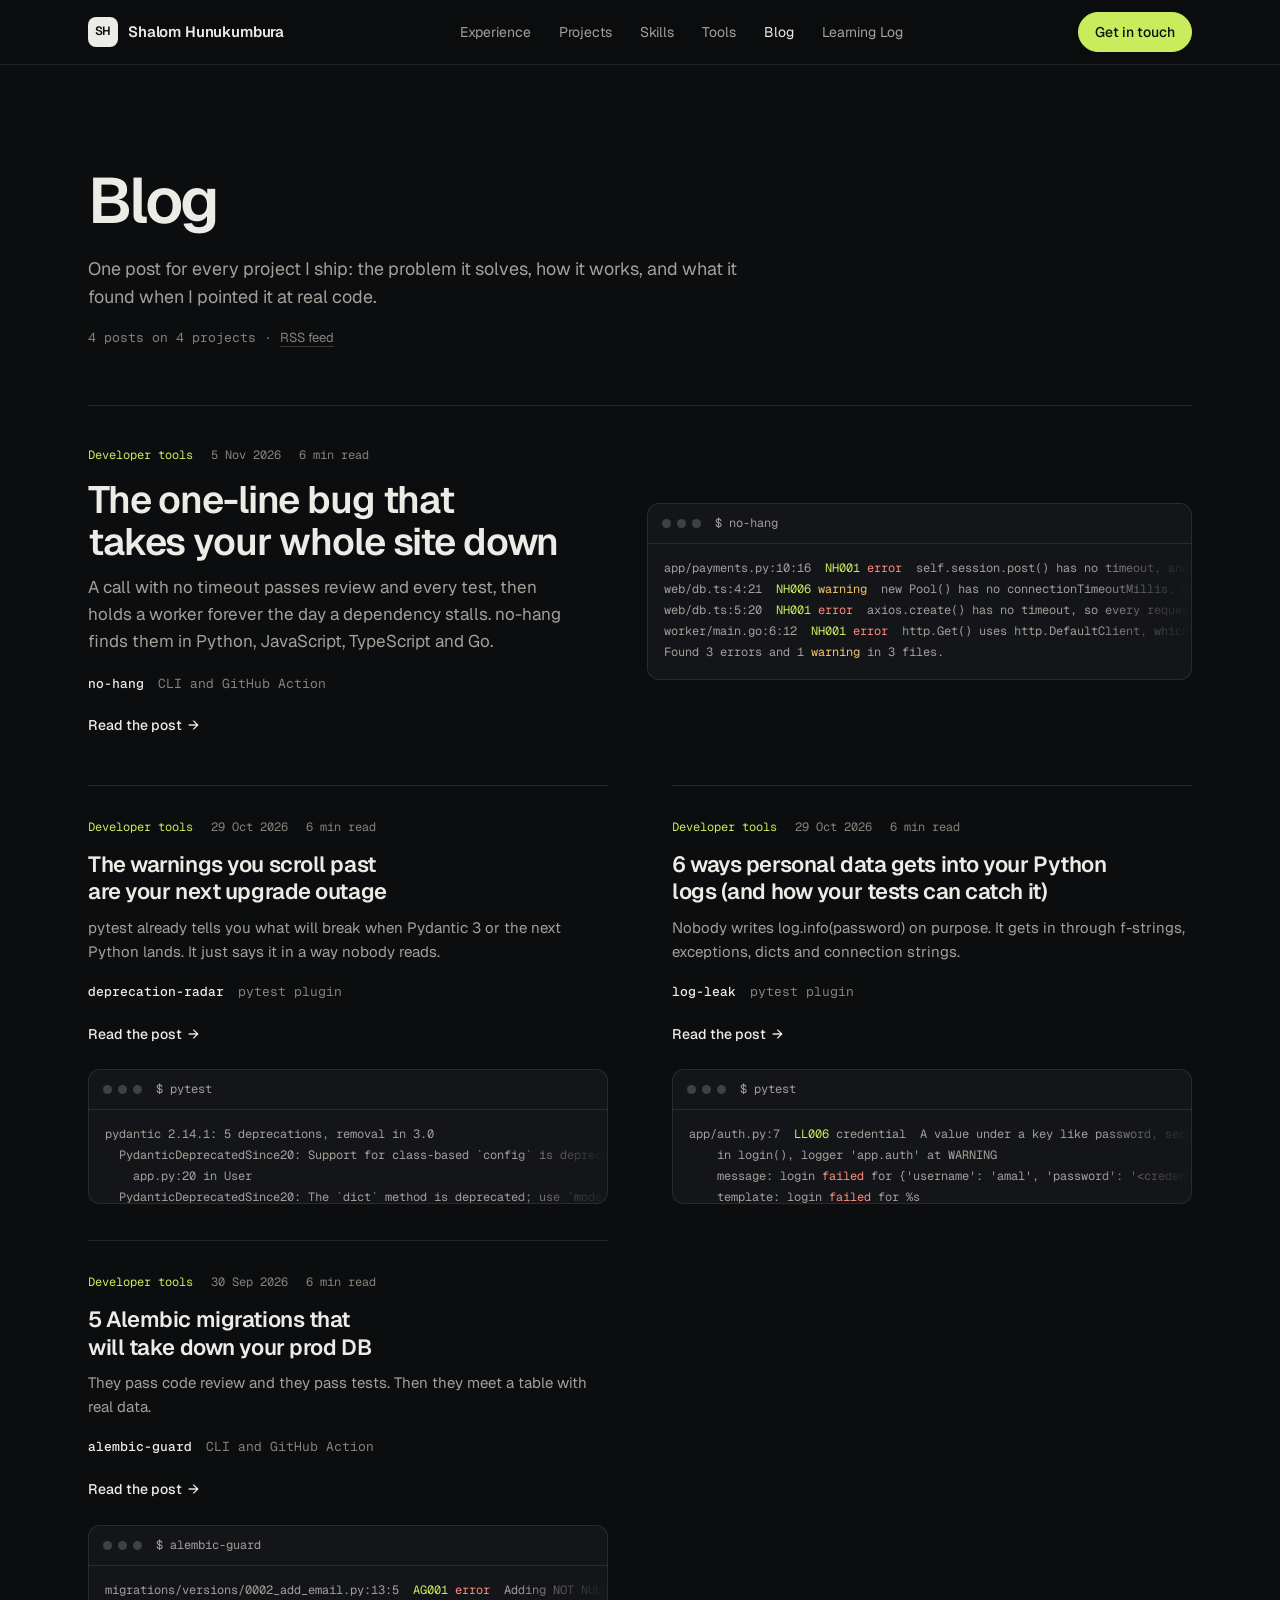
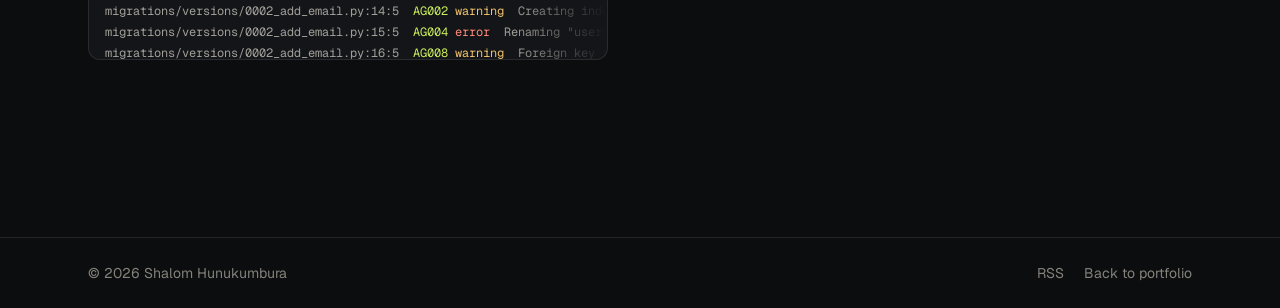
==== blog.html @ a3ddf80f "Add a blog built from Markdown posts" ====
<!doctype html>
<html lang="en">
  <head>
    <meta charset="UTF-8" />
    <meta name="viewport" content="width=device-width, initial-scale=1.0" />
    <meta name="theme-color" content="#0c0d0f" />
    <link rel="icon" href="data:image/svg+xml,%3Csvg xmlns='http://www.w3.org/2000/svg' viewBox='0 0 64 64'%3E%3Crect width='64' height='64' rx='14' fill='%23c9ec5c'/%3E%3Ctext x='32' y='42' font-family='Arial' font-weight='700' font-size='26' text-anchor='middle' fill='%230c0d0f'%3ESH%3C/text%3E%3C/svg%3E" />
    <link rel="alternate" type="application/rss+xml" title="Shalom Hunukumbura, blog" href="https://shalomhunukumbura.github.io/portfolio/blog/feed.xml" />
    <link rel="preconnect" href="https://fonts.googleapis.com" />
    <link rel="preconnect" href="https://fonts.gstatic.com" crossorigin />
    <link
      href="https://fonts.googleapis.com/css2?family=Geist:wght@400;500;600&family=Geist+Mono:wght@400;500&display=swap"
      rel="stylesheet"
    />
    <link rel="stylesheet" href="home.css" />
    <link rel="stylesheet" href="blog.css" />
    <script src="boot.js"></script>
    <title>Blog | Shalom Hunukumbura</title>
    <meta name="description" content="One post for every project Shalom Hunukumbura ships: the problem, how it works, and what it found on real code." />
    <meta property="og:type" content="website" />
    <meta property="og:title" content="Blog | Shalom Hunukumbura" />
    <meta property="og:description" content="One post for every project I ship: the problem, how it works, and what it found on real code." />
    <meta property="og:url" content="https://shalomhunukumbura.github.io/portfolio/blog.html" />
    <link rel="canonical" href="https://shalomhunukumbura.github.io/portfolio/blog.html" />
  </head>
  <body>
    <a class="skip-link" href="#main">Skip to content</a>

    <header class="topbar">
      <div class="wrap topbar-inner">
        <a class="brand" href="index.html" aria-label="Shalom Hunukumbura, home">
          <span class="brand-mark" aria-hidden="true">SH</span>
          <span class="brand-name">Shalom Hunukumbura</span>
        </a>
        <nav class="site-nav" id="site-nav" aria-label="Primary">
          <a href="index.html#experience">Experience</a>
          <a href="index.html#projects">Projects</a>
          <a href="index.html#skills">Skills</a>
          <a href="https://shalomhunukumbura.github.io/tools/">Tools</a>
          <a href="blog.html" aria-current="page">Blog</a>
          <a href="learning-log.html">Learning Log</a>
        </nav>
        <div class="topbar-actions">
          <a class="btn btn-primary btn-sm" href="index.html#contact">Get in touch</a>
          <button class="menu-btn" type="button" aria-expanded="false" aria-controls="site-nav">Menu</button>
        </div>
      </div>
    </header>

    <main id="main">
      <section class="page-head wrap">
        <h1>Blog</h1>
        <p class="page-lead">
          One post for every project I ship: the problem it solves, how it works, and what it
          found when I pointed it at real code.
        </p>
        <p class="log-totals">4 posts on 4 projects · <a class="inline-link" href="blog/feed.xml">RSS feed</a></p>
      </section>

      <section class="wrap blog-section" aria-label="Posts">

        <ol class="post-list" reversed>
          <li class="post-card is-featured" data-category="developer-tools" data-reveal>
            <div class="post-card-body">
              <p class="post-meta">
                <span>Developer tools</span>
                <time datetime="2026-11-05">5 Nov 2026</time>
                <span>6 min read</span>
              </p>
              <h2 class="post-card-title"><a href="blog/no-hang.html">The one-line bug that takes your whole site down</a></h2>
              <p class="post-dek">A call with no timeout passes review and every test, then holds a worker forever the day a dependency stalls. no-hang finds them in Python, JavaScript, TypeScript and Go.</p>
              <p class="post-project"><strong>no-hang</strong> CLI and GitHub Action</p>
              <span class="post-read" aria-hidden="true">Read the post <span class="arrow">→</span></span>
            </div>
<figure class="proof" aria-hidden="true">
  <figcaption class="proof-bar"><span class="proof-dots"><i></i><i></i><i></i></span><code>$ no-hang</code></figcaption>
  <pre class="proof-body"><code>app/payments.py:10:16  <span class="t-code">NH001</span> <span class="t-error">error</span>  self.session.post() has no timeout, and a requests.Session has no default, so it waits forever if the server stops answering. Setting the session's .timeout does nothing in requests.
web/db.ts:4:21  <span class="t-code">NH006</span> <span class="t-warning">warning</span>  new Pool() has no connectionTimeoutMillis, so once every connection is busy, the next query waits forever for one.
web/db.ts:5:20  <span class="t-code">NH001</span> <span class="t-error">error</span>  axios.create() has no timeout, so every request through this instance waits forever if the server stops answering.
worker/main.go:6:12  <span class="t-code">NH001</span> <span class="t-error">error</span>  http.Get() uses http.DefaultClient, which has no timeout, so it waits forever if the server stops answering.
Found 3 errors and 1 <span class="t-warning">warning</span> in 3 files.</code></pre>
</figure>
          </li>
          <li class="post-card" data-category="developer-tools" data-reveal>
            <div class="post-card-body">
              <p class="post-meta">
                <span>Developer tools</span>
                <time datetime="2026-10-29">29 Oct 2026</time>
                <span>6 min read</span>
              </p>
              <h2 class="post-card-title"><a href="blog/deprecation-radar.html">The warnings you scroll past are your next upgrade outage</a></h2>
              <p class="post-dek">pytest already tells you what will break when Pydantic 3 or the next Python lands. It just says it in a way nobody reads.</p>
              <p class="post-project"><strong>deprecation-radar</strong> pytest plugin</p>
              <span class="post-read" aria-hidden="true">Read the post <span class="arrow">→</span></span>
            </div>
<figure class="proof" aria-hidden="true">
  <figcaption class="proof-bar"><span class="proof-dots"><i></i><i></i><i></i></span><code>$ pytest</code></figcaption>
  <pre class="proof-body"><code>pydantic 2.14.1: 5 deprecations, removal in 3.0
  PydanticDeprecatedSince20: Support for class-based `config` is deprecated, use ConfigDict instead. ...
    app.py:20 in User
  PydanticDeprecatedSince20: The `dict` method is deprecated; use `model_dump` instead. ...
    app.py:36 in get_user
  PydanticDeprecatedSince20: The `json` method is deprecated; use `model_dump_json` instead. ...</code></pre>
</figure>
          </li>
          <li class="post-card" data-category="developer-tools" data-reveal>
            <div class="post-card-body">
              <p class="post-meta">
                <span>Developer tools</span>
                <time datetime="2026-10-29">29 Oct 2026</time>
                <span>6 min read</span>
              </p>
              <h2 class="post-card-title"><a href="blog/log-leak.html">6 ways personal data gets into your Python logs (and how your tests can catch it)</a></h2>
              <p class="post-dek">Nobody writes log.info(password) on purpose. It gets in through f-strings, exceptions, dicts and connection strings.</p>
              <p class="post-project"><strong>log-leak</strong> pytest plugin</p>
              <span class="post-read" aria-hidden="true">Read the post <span class="arrow">→</span></span>
            </div>
<figure class="proof" aria-hidden="true">
  <figcaption class="proof-bar"><span class="proof-dots"><i></i><i></i><i></i></span><code>$ pytest</code></figcaption>
  <pre class="proof-body"><code>app/auth.py:7  <span class="t-code">LL006</span> credential  A value under a key like password, secret or token was logged.
    in login(), logger 'app.auth' at WARNING
    message: login <span class="t-failed">failed</span> for {'username': 'amal', 'password': '&lt;credential&gt;'}
    template: login <span class="t-failed">failed</span> for %s
    first seen in: test_app.py::test_login
app/auth.py:11  <span class="t-code">LL003</span> api-key  An API key in a known format was logged.</code></pre>
</figure>
          </li>
          <li class="post-card" data-category="developer-tools" data-reveal>
            <div class="post-card-body">
              <p class="post-meta">
                <span>Developer tools</span>
                <time datetime="2026-09-30">30 Sep 2026</time>
                <span>6 min read</span>
              </p>
              <h2 class="post-card-title"><a href="blog/alembic-guard.html">5 Alembic migrations that will take down your prod DB</a></h2>
              <p class="post-dek">They pass code review and they pass tests. Then they meet a table with real data.</p>
              <p class="post-project"><strong>alembic-guard</strong> CLI and GitHub Action</p>
              <span class="post-read" aria-hidden="true">Read the post <span class="arrow">→</span></span>
            </div>
<figure class="proof" aria-hidden="true">
  <figcaption class="proof-bar"><span class="proof-dots"><i></i><i></i><i></i></span><code>$ alembic-guard</code></figcaption>
  <pre class="proof-body"><code>migrations/versions/0002_add_email.py:13:5  <span class="t-code">AG001</span> <span class="t-error">error</span>  Adding NOT NULL column "users.email" without a server_default fails on a table with rows.
migrations/versions/0002_add_email.py:14:5  <span class="t-code">AG002</span> <span class="t-warning">warning</span>  Creating index "ix_users_email" on "users" blocks writes until it is built.
migrations/versions/0002_add_email.py:15:5  <span class="t-code">AG004</span> <span class="t-error">error</span>  Renaming "users.name" to "full_name" breaks code still using the old name.
migrations/versions/0002_add_email.py:16:5  <span class="t-code">AG008</span> <span class="t-warning">warning</span>  Foreign key from "orders" to "users" is validated while blocking writes on both tables.
Found 2 errors and 2 warnings in 3 migrations.</code></pre>
</figure>
          </li>
        </ol>
        <p class="blog-empty" hidden>No posts in this category yet.</p>
      </section>
    </main>

    <footer class="footer">
      <div class="wrap footer-inner">
        <span>© 2026 Shalom Hunukumbura</span>
        <span class="footer-links">
          <a href="blog/feed.xml">RSS</a>
          <a href="index.html">Back to portfolio</a>
        </span>
      </div>
    </footer>

    <script src="blog.js"></script>
    <script type="module" src="home.js"></script>
  </body>
</html>
---- home.css ----
/* ==========================================================================
   Shalom Hunukumbura, portfolio home
   Shape rule: buttons are pills, media frames are 12px, everything else is square.
   Z-index scale: skip link 100, top bar 50, content 1, hero stage 0.
   ========================================================================== */

:root {
  --bg: #0c0d0f;
  --bg-2: #131518;
  --line: rgba(236, 235, 230, 0.1);
  --line-2: rgba(236, 235, 230, 0.2);
  --text: #ecebe6;
  --muted: #a3a09a; /* 7.6:1 on --bg */
  --dim: #85827b; /* 5.1:1 on --bg */
  --accent: #c9ec5c;
  --accent-ink: #0c0d0f;

  --font-sans: "Geist", ui-sans-serif, system-ui, -apple-system, "Segoe UI", sans-serif;
  --font-mono: "Geist Mono", ui-monospace, "SFMono-Regular", Menlo, monospace;

  --gutter: clamp(16px, 4vw, 48px);
  --max: 1200px;
  --radius: 12px;
  --ease: cubic-bezier(0.16, 1, 0.3, 1);

  color-scheme: dark;
}

*,
*::before,
*::after {
  box-sizing: border-box;
}

html {
  -webkit-text-size-adjust: 100%;
  scroll-behavior: smooth;
  scroll-padding-top: 80px;
}

body {
  margin: 0;
  background: var(--bg);
  color: var(--text);
  font-family: var(--font-sans);
  font-size: 16px;
  line-height: 1.6;
  -webkit-font-smoothing: antialiased;
  -moz-osx-font-smoothing: grayscale;
  overflow-x: clip;
}

::selection {
  background: var(--accent);
  color: var(--accent-ink);
}

a {
  color: inherit;
  text-decoration: none;
}

ul,
dl,
dd {
  margin: 0;
  padding: 0;
  list-style: none;
}

h1,
h2,
h3,
p {
  margin: 0;
}

img {
  display: block;
  max-width: 100%;
  height: auto;
}

code {
  font-family: var(--font-mono);
  font-size: 0.88em;
  padding: 0.1em 0.35em;
  border-radius: 4px;
  background: rgba(236, 235, 230, 0.08);
  color: var(--text);
}

:focus-visible {
  outline: 2px solid var(--accent);
  outline-offset: 3px;
  border-radius: 4px;
}

.skip-link {
  position: fixed;
  top: 12px;
  left: 12px;
  z-index: 100;
  padding: 10px 16px;
  border-radius: 999px;
  background: var(--accent);
  color: var(--accent-ink);
  font-weight: 600;
  transform: translateY(-200%);
  transition: transform 0.3s var(--ease);
}

.skip-link:focus {
  transform: none;
}

.wrap {
  width: 100%;
  max-width: var(--max);
  margin: 0 auto;
  padding: 0 var(--gutter);
}

/* ---------- Buttons and links ---------- */

.btn {
  display: inline-flex;
  align-items: center;
  justify-content: center;
  gap: 8px;
  padding: 12px 22px;
  border: 1px solid var(--line-2);
  border-radius: 999px;
  font-size: 15px;
  font-weight: 500;
  white-space: nowrap;
  transition:
    border-color 0.2s,
    background-color 0.2s,
    transform 0.2s var(--ease);
}

.btn:hover {
  border-color: var(--text);
}

.btn:active {
  transform: scale(0.98);
}

.btn-primary {
  background: var(--accent);
  border-color: var(--accent);
  color: var(--accent-ink);
}

.btn-primary:hover {
  background: #d8f47c;
  border-color: #d8f47c;
}

.btn-sm {
  padding: 8px 16px;
  font-size: 14px;
}

.text-link {
  display: inline-flex;
  align-items: center;
  gap: 6px;
  padding-bottom: 2px;
  border-bottom: 1px solid var(--line-2);
  color: var(--text);
  font-size: 14px;
  font-weight: 500;
  transition:
    color 0.2s,
    border-color 0.2s;
}

.text-link:hover {
  color: var(--accent);
  border-color: var(--accent);
}

/* ---------- Top bar ---------- */

.topbar {
  position: fixed;
  inset: 0 0 auto;
  z-index: 50;
  border-bottom: 1px solid transparent;
  transition:
    background-color 0.3s,
    border-color 0.3s;
}

.topbar.is-scrolled,
.topbar.is-open {
  background: rgba(12, 13, 15, 0.86);
  -webkit-backdrop-filter: blur(12px);
  backdrop-filter: blur(12px);
  border-bottom-color: var(--line);
}

.topbar-inner {
  position: relative;
  display: flex;
  align-items: center;
  justify-content: space-between;
  gap: 24px;
  height: 64px;
}

.brand {
  display: inline-flex;
  align-items: center;
  gap: 10px;
  font-weight: 600;
  letter-spacing: -0.01em;
}

.brand-mark {
  display: grid;
  place-items: center;
  width: 30px;
  height: 30px;
  border-radius: 8px;
  background: var(--text);
  color: var(--bg);
  font-size: 12px;
  font-weight: 600;
}

.brand-name {
  font-size: 15px;
}

.site-nav {
  display: flex;
  align-items: center;
  gap: 28px;
}

.site-nav a {
  color: var(--muted);
  font-size: 14px;
  transition: color 0.2s;
}

.site-nav a:hover,
.site-nav a.is-active {
  color: var(--text);
}

.topbar-actions {
  display: flex;
  align-items: center;
  gap: 8px;
}

.menu-btn {
  display: none;
  padding: 8px 14px;
  border: 1px solid var(--line-2);
  border-radius: 999px;
  background: transparent;
  color: var(--text);
  font: 500 14px/1.2 var(--font-sans);
  cursor: pointer;
}

/* ---------- Hero ---------- */

.hero {
  position: relative;
  display: flex;
  align-items: center;
  min-height: min(100dvh, 900px);
  padding: 96px 0 64px;
  overflow: hidden;
}

.hero-stage {
  position: absolute;
  inset: 0;
  z-index: 0;
  pointer-events: none;
}

.hero-stage canvas {
  display: block;
  width: 100%;
  height: 100%;
}

.hero-inner {
  position: relative;
  z-index: 1;
}

.hero-copy {
  max-width: 680px;
}

.hero-eyebrow {
  margin-bottom: 24px;
  color: var(--muted);
  font-family: var(--font-mono);
  font-size: 13px;
}

.hero h1 {
  font-size: clamp(38px, 5vw, 64px);
  line-height: 1.04;
  letter-spacing: -0.035em;
  font-weight: 600;
  text-wrap: pretty;
}

.hero-lead {
  max-width: 520px;
  margin-top: 24px;
  color: var(--muted);
  font-size: clamp(17px, 1.4vw, 19px);
  line-height: 1.55;
}

.hero-actions {
  display: flex;
  flex-wrap: wrap;
  gap: 12px;
  margin-top: 36px;
}

/* ---------- Summary ---------- */

.summary {
  display: grid;
  grid-template-columns: repeat(2, minmax(0, 1fr));
  gap: 32px clamp(32px, 5vw, 64px);
  padding-top: 32px;
  border-top: 1px solid var(--line);
}

.summary-item {
  display: grid;
  grid-template-columns: 120px minmax(0, 1fr);
  gap: 16px;
}

.summary dt {
  padding-top: 3px;
  color: var(--dim);
  font-family: var(--font-mono);
  font-size: 13px;
}

.summary dd {
  max-width: 46ch;
  color: var(--text);
  font-size: 17px;
  line-height: 1.55;
}

.inline-link {
  border-bottom: 1px solid var(--line-2);
  transition:
    color 0.2s,
    border-color 0.2s;
}

.inline-link:hover {
  color: var(--accent);
  border-color: var(--accent);
}

/* ---------- Sections ---------- */

.section {
  padding-top: clamp(88px, 11vw, 144px);
}

.section-head {
  margin-bottom: clamp(32px, 4vw, 48px);
}

.section-title {
  font-size: clamp(28px, 3vw, 38px);
  line-height: 1.15;
  letter-spacing: -0.03em;
  font-weight: 600;
}

.section-intro {
  max-width: 60ch;
  margin-top: 12px;
  color: var(--muted);
  font-size: 17px;
}

.stack {
  margin-top: 20px;
  color: var(--dim);
  font-family: var(--font-mono);
  font-size: 13px;
  line-height: 1.6;
}

/* ---------- Experience ---------- */

.job {
  display: grid;
  grid-template-columns: 240px minmax(0, 1fr);
  gap: 48px;
  padding: 40px 0;
  border-top: 1px solid var(--line);
}

.job:last-child {
  padding-bottom: 0;
}

.job-company {
  font-weight: 500;
}

.job-date {
  margin-top: 4px;
  color: var(--muted);
  font-family: var(--font-mono);
  font-size: 13px;
}

.job h3 {
  font-size: clamp(20px, 1.8vw, 23px);
  line-height: 1.3;
  letter-spacing: -0.02em;
  font-weight: 600;
}

.job-product {
  margin-top: 4px;
  margin-bottom: 20px;
  color: var(--muted);
  font-size: 15px;
}

.sub-head {
  margin: 24px 0 10px;
  font-size: 15px;
  font-weight: 500;
}

.sub-head span {
  display: block;
  color: var(--muted);
  font-weight: 400;
}

.bullets {
  display: grid;
  gap: 10px;
  max-width: 72ch;
}

.bullets li {
  position: relative;
  padding-left: 20px;
  color: var(--muted);
  font-size: 15.5px;
}

.bullets li::before {
  content: "";
  position: absolute;
  left: 0;
  top: 0.78em;
  width: 8px;
  height: 1px;
  background: var(--dim);
}

.bullets strong {
  color: var(--text);
  font-weight: 500;
}

/* ---------- Projects ---------- */

.feature {
  display: grid;
  grid-template-columns: minmax(0, 7fr) minmax(0, 5fr);
  gap: clamp(32px, 5vw, 64px);
  align-items: center;
  padding: 40px 0;
  border-top: 1px solid var(--line);
}

.feature.is-flipped .feature-media {
  order: 2;
}

.feature-media {
  display: block;
  overflow: hidden;
  border: 1px solid var(--line);
  border-radius: var(--radius);
  background: #f6f6f3;
}

.feature-media img {
  width: 100%;
  aspect-ratio: 20 / 13;
  object-fit: cover;
  object-position: top;
  transition: transform 0.6s var(--ease);
}

.feature-media:hover img {
  transform: scale(1.02);
}

.kind {
  color: var(--dim);
  font-family: var(--font-mono);
  font-size: 12px;
}

.feature h3 {
  margin-top: 10px;
  font-size: clamp(26px, 2.6vw, 34px);
  line-height: 1.1;
  letter-spacing: -0.03em;
  font-weight: 600;
}

.kicker {
  margin-top: 6px;
  color: var(--text);
  font-size: 15px;
}

.desc {
  margin-top: 14px;
  color: var(--muted);
  font-size: 15px;
  line-height: 1.65;
}

.links {
  display: flex;
  flex-wrap: wrap;
  gap: 10px 22px;
  margin-top: 22px;
}

.works {
  display: grid;
  grid-template-columns: repeat(2, minmax(0, 1fr));
  gap: 0 clamp(32px, 5vw, 64px);
  margin-top: 16px;
}

.work {
  padding: 32px 0;
  border-top: 1px solid var(--line);
}

.work-head {
  display: flex;
  flex-wrap: wrap;
  align-items: baseline;
  justify-content: space-between;
  gap: 4px 16px;
}

.work h3 {
  font-size: 22px;
  line-height: 1.2;
  letter-spacing: -0.02em;
  font-weight: 600;
}

.more-projects {
  margin-top: 24px;
  line-height: 1.9;
  color: var(--muted);
  font-size: 15px;
}

.more-projects a {
  color: var(--text);
  border-bottom: 1px solid var(--line-2);
  transition:
    color 0.2s,
    border-color 0.2s;
}

.more-projects a:hover {
  color: var(--accent);
  border-color: var(--accent);
}

/* ---------- Skills ---------- */

.skills {
  display: grid;
  grid-template-columns: repeat(3, minmax(0, 1fr));
  gap: 40px clamp(32px, 5vw, 64px);
  padding-top: 32px;
  border-top: 1px solid var(--line);
}

.skill h3 {
  margin-bottom: 10px;
  font-size: 15px;
  font-weight: 600;
}

.skill ul {
  color: var(--muted);
  font-size: 15px;
  line-height: 1.7;
}

.skill li {
  display: inline;
}

.skill li:not(:last-child)::after {
  content: ", ";
}

/* ---------- Education + log ---------- */

.duo {
  display: grid;
  grid-template-columns: repeat(2, minmax(0, 1fr));
  gap: clamp(40px, 5vw, 64px);
}

.duo-col {
  padding-top: 32px;
  border-top: 1px solid var(--line);
}

.duo-col .section-title {
  margin-bottom: 24px;
}

.edu h3 {
  font-size: 17px;
  line-height: 1.35;
  font-weight: 600;
}

.edu p {
  margin-top: 2px;
  color: var(--muted);
  font-size: 15px;
}

.edu + .edu {
  margin-top: 20px;
}

.log-text {
  max-width: 48ch;
  margin-bottom: 20px;
  color: var(--muted);
  font-size: 15px;
}

/* ---------- Contact ---------- */

.contact {
  padding-bottom: clamp(88px, 11vw, 144px);
}

.contact-inner {
  padding-top: clamp(48px, 6vw, 72px);
  border-top: 1px solid var(--line);
}

.contact-title {
  max-width: 16ch;
  font-size: clamp(34px, 4.6vw, 58px);
  line-height: 1.06;
  letter-spacing: -0.035em;
  font-weight: 600;
  text-wrap: balance;
}

.contact-sub {
  margin-top: 20px;
  color: var(--muted);
  font-size: 17px;
}

.contact-mail {
  display: inline-block;
  margin-top: 32px;
  padding-bottom: 4px;
  border-bottom: 1px solid var(--accent);
  font-size: clamp(20px, 2.4vw, 28px);
  font-weight: 500;
  letter-spacing: -0.02em;
  overflow-wrap: anywhere;
  transition: color 0.2s;
}

.contact-mail:hover {
  color: var(--accent);
}

.contact-links {
  display: flex;
  flex-wrap: wrap;
  gap: 12px 28px;
  margin-top: 32px;
}

/* ---------- Footer ---------- */

.footer {
  border-top: 1px solid var(--line);
}

.footer-inner {
  display: flex;
  flex-wrap: wrap;
  justify-content: space-between;
  gap: 12px;
  padding-block: 24px;
  color: var(--dim);
  font-size: 14px;
}

.footer a:hover {
  color: var(--text);
}

/* ---------- Inner pages (Learning Log) ---------- */

.site-nav a[aria-current="page"] {
  color: var(--text);
}

.page-head {
  padding-top: clamp(120px, 14vw, 168px);
}

.page-head h1 {
  font-size: clamp(40px, 5vw, 64px);
  line-height: 1.04;
  letter-spacing: -0.035em;
  font-weight: 600;
}

.page-lead {
  max-width: 56ch;
  margin-top: 20px;
  color: var(--muted);
  font-size: clamp(17px, 1.4vw, 19px);
}

.log-totals {
  margin-top: 16px;
  color: var(--dim);
  font-family: var(--font-mono);
  font-size: 13px;
}

.log-section {
  padding-top: clamp(48px, 6vw, 72px);
  padding-bottom: clamp(88px, 11vw, 144px);
}

.log-entry {
  border-top: 1px solid var(--line);
}

.log-entry:last-child {
  border-bottom: 1px solid var(--line);
}

.log-summary {
  display: grid;
  grid-template-columns: minmax(0, 1fr) auto auto;
  align-items: baseline;
  gap: 16px;
  padding: 24px 0;
  cursor: pointer;
  list-style: none;
}

.log-summary::-webkit-details-marker {
  display: none;
}

.log-summary h3 {
  font-size: clamp(20px, 2vw, 24px);
  letter-spacing: -0.02em;
  font-weight: 600;
}

.log-counts {
  color: var(--dim);
  font-family: var(--font-mono);
  font-size: 13px;
}

.log-toggle {
  position: relative;
  width: 12px;
  height: 12px;
  align-self: center;
}

.log-toggle::before,
.log-toggle::after {
  content: "";
  position: absolute;
  left: 0;
  top: 50%;
  width: 12px;
  height: 1.5px;
  background: var(--muted);
  transition: transform 0.25s var(--ease);
}

.log-toggle::after {
  transform: rotate(90deg);
}

.log-entry[open] .log-toggle::after {
  transform: rotate(0deg);
}

.log-summary:hover h3 {
  color: var(--accent);
}

.log-content {
  display: grid;
  grid-template-columns: repeat(2, minmax(0, 1fr));
  gap: 32px clamp(32px, 5vw, 64px);
  padding: 8px 0 40px;
}

.log-title {
  margin-bottom: 12px;
  font-size: 15px;
  font-weight: 600;
}

.log-list {
  display: grid;
  gap: 12px;
}

.log-list li {
  position: relative;
  padding-left: 20px;
  color: var(--muted);
  font-size: 15px;
}

.log-list li::before {
  content: "";
  position: absolute;
  left: 0;
  top: 0.8em;
  width: 8px;
  height: 1px;
  background: var(--dim);
}

.log-list strong {
  color: var(--text);
  font-weight: 500;
}

.log-list a {
  color: var(--text);
  border-bottom: 1px solid var(--line-2);
  transition:
    color 0.2s,
    border-color 0.2s;
}

.log-list a:hover {
  color: var(--accent);
  border-color: var(--accent);
}

.log-author {
  color: var(--muted);
}

.log-note {
  display: block;
  margin-top: 2px;
  color: var(--dim);
  font-size: 14px;
}

.log-none,
.log-empty {
  color: var(--dim);
  font-size: 15px;
}

.admin {
  margin-top: 48px;
  padding: 24px;
  border: 1px solid var(--line);
  border-radius: var(--radius);
  background: var(--bg-2);
}

.admin-heading {
  margin-bottom: 16px;
  font-size: 18px;
  font-weight: 600;
}

.admin-toolbar {
  display: flex;
  flex-wrap: wrap;
  gap: 8px;
  margin: 12px 0;
}

.admin .btn {
  background: transparent;
  color: var(--text);
  font-family: inherit;
  cursor: pointer;
}

.admin .btn-primary {
  background: var(--accent);
  color: var(--accent-ink);
}

.admin-note,
#admin-status {
  color: var(--muted);
  font-size: 14px;
}

.admin-label {
  display: block;
  margin-top: 12px;
  font-size: 14px;
  font-weight: 500;
}

#admin-json-editor {
  width: 100%;
  min-height: 320px;
  margin-top: 8px;
  padding: 12px;
  border: 1px solid var(--line-2);
  border-radius: 8px;
  background: var(--bg);
  color: var(--text);
  font: 13px/1.6 var(--font-mono);
}

.admin-error {
  color: #f19a8f;
}

.admin-success {
  color: var(--accent);
}

/* ---------- Motion (all of it opts in; reduced motion gets a static page) ---------- */

@media (prefers-reduced-motion: no-preference) {
  .hero-copy > * {
    animation: rise 0.9s var(--ease) both;
  }

  .hero-copy > :nth-child(2) {
    animation-delay: 0.08s;
  }

  .hero-copy > :nth-child(3) {
    animation-delay: 0.16s;
  }

  .hero-copy > :nth-child(4) {
    animation-delay: 0.24s;
  }

  .hero-stage {
    animation: fade 1.6s var(--ease) 0.1s both;
  }

  .js [data-reveal] {
    opacity: 0;
    transform: translateY(16px);
    transition:
      opacity 0.8s var(--ease),
      transform 0.8s var(--ease);
  }

  .js [data-reveal].is-in {
    opacity: 1;
    transform: none;
  }
}

@keyframes rise {
  from {
    opacity: 0;
    transform: translateY(14px);
  }
}

@keyframes fade {
  from {
    opacity: 0;
  }
}

@media (prefers-reduced-motion: reduce) {
  html {
    scroll-behavior: auto;
  }

  *,
  *::before,
  *::after {
    transition-duration: 0.01ms !important;
  }
}

/* ---------- Responsive ---------- */

.site-nav a,
.brand-name {
  white-space: nowrap;
}

/* Six links fit beside the full name above 1040px; between that and the menu
   breakpoint, the mark alone stands for the name. */
@media (max-width: 1040px) {
  .site-nav {
    gap: 22px;
  }

  .brand-name {
    display: none;
  }
}

@media (max-width: 1100px) {
  .hero-copy {
    max-width: 560px;
  }
}

@media (max-width: 960px) {
  .job {
    grid-template-columns: 1fr;
    gap: 16px;
  }

  .feature,
  .feature.is-flipped {
    grid-template-columns: 1fr;
    gap: 28px;
  }

  .feature.is-flipped .feature-media {
    order: 0;
  }

  .skills {
    grid-template-columns: repeat(2, minmax(0, 1fr));
  }
}

@media (max-width: 860px) {
  .menu-btn {
    display: inline-flex;
  }

  .site-nav {
    position: absolute;
    top: calc(100% + 1px);
    left: 0;
    right: 0;
    display: none;
    flex-direction: column;
    align-items: stretch;
    gap: 0;
    padding: 8px var(--gutter) 16px;
    background: rgba(12, 13, 15, 0.97);
    border-bottom: 1px solid var(--line);
  }

  .topbar.is-open .site-nav {
    display: flex;
  }

  .site-nav a {
    padding: 12px 0;
    font-size: 16px;
    color: var(--text);
  }

  .site-nav a + a {
    border-top: 1px solid var(--line);
  }

  .hero {
    flex-direction: column;
    align-items: stretch;
    min-height: 0;
    padding: 64px 0 56px;
  }

  .hero-stage {
    position: relative;
    inset: auto;
    height: clamp(220px, 52vw, 320px);
  }

  .summary {
    grid-template-columns: 1fr;
    gap: 24px;
  }

  .works,
  .duo,
  .log-content {
    grid-template-columns: 1fr;
  }

  .duo {
    gap: 56px;
  }
}

@media (max-width: 560px) {
  .brand-name {
    display: none;
  }

  .skills {
    grid-template-columns: 1fr;
    gap: 28px;
  }

  .summary-item {
    grid-template-columns: 1fr;
    gap: 4px;
  }

  .log-summary {
    grid-template-columns: minmax(0, 1fr) auto;
  }

  .log-counts {
    grid-row: 2;
  }
}
---- blog.css ----
/* ==========================================================================
   Blog: the index (blog.html) and each post (blog/*.html).
   Built on home.css: same tokens, same shape rule (pills for buttons and chips,
   12px for media frames, which here are the terminal frames, square otherwise).
   ========================================================================== */

/* ---------- Index ---------- */

.log-totals .inline-link {
  font-family: var(--font-sans);
}

.blog-section {
  padding-top: clamp(40px, 5vw, 56px);
  padding-bottom: clamp(88px, 11vw, 144px);
}

.blog-filters {
  display: flex;
  flex-wrap: wrap;
  gap: 8px;
  margin-bottom: clamp(28px, 3.5vw, 40px);
}

.chip {
  display: inline-flex;
  align-items: center;
  gap: 8px;
  padding: 7px 14px;
  border: 1px solid var(--line-2);
  border-radius: 999px;
  background: transparent;
  color: var(--muted);
  font: 500 14px/1.2 var(--font-sans);
  cursor: pointer;
  transition:
    color 0.2s,
    border-color 0.2s,
    background-color 0.2s;
}

.chip span {
  color: var(--dim);
  font-family: var(--font-mono);
  font-size: 12px;
}

.chip:hover {
  color: var(--text);
  border-color: var(--text);
}

.chip[aria-pressed="true"] {
  background: var(--text);
  border-color: var(--text);
  color: var(--bg);
}

.chip[aria-pressed="true"] span {
  color: var(--bg);
  opacity: 0.6;
}

.post-list {
  display: grid;
  grid-template-columns: repeat(2, minmax(0, 1fr));
  gap: 0 clamp(32px, 5vw, 64px);
  margin: 0;
  padding: 0;
  list-style: none;
}

.post-card {
  position: relative;
  display: flex;
  flex-direction: column;
  gap: 24px;
  padding: 32px 0 36px;
  border-top: 1px solid var(--line);
}

.post-card[hidden] {
  display: none;
}

.post-card-body {
  display: flex;
  flex-direction: column;
  flex: 1;
}

.post-meta {
  display: flex;
  flex-wrap: wrap;
  gap: 4px 18px;
  color: var(--dim);
  font-family: var(--font-mono);
  font-size: 12px;
}

.post-meta > :first-child {
  color: var(--accent);
}

.post-card-title {
  margin-top: 14px;
  font-size: 22px;
  line-height: 1.25;
  letter-spacing: -0.02em;
  font-weight: 600;
  text-wrap: balance;
}

/* The title link covers the whole card, so anywhere on it opens the post. */
.post-card-title a::after {
  content: "";
  position: absolute;
  inset: 0;
  z-index: 1;
}

.post-card-title a {
  transition: color 0.2s;
}

.post-card:hover .post-card-title a,
.post-card-title a:focus-visible {
  color: var(--accent);
}

.post-card-title a:focus-visible {
  outline: none;
}

.post-card:has(a:focus-visible) {
  outline: 2px solid var(--accent);
  outline-offset: 8px;
}

.post-dek {
  margin-top: 10px;
  color: var(--muted);
  font-size: 15px;
  line-height: 1.6;
  text-wrap: pretty;
}

.post-project {
  margin-top: 18px;
  color: var(--dim);
  font-family: var(--font-mono);
  font-size: 13px;
}

.post-project strong {
  margin-right: 6px;
  color: var(--text);
  font-weight: 500;
}

.post-read {
  display: inline-flex;
  align-items: center;
  gap: 6px;
  align-self: flex-start;
  margin-top: auto;
  padding-top: 20px;
  color: var(--text);
  font-size: 14px;
  font-weight: 500;
}

.post-read .arrow {
  transition: transform 0.3s var(--ease);
}

.post-card:hover .post-read .arrow {
  transform: translateX(4px);
}

/* The newest post takes the full width, with its output beside it. */
.post-card.is-featured {
  grid-column: 1 / -1;
  display: grid;
  grid-template-columns: minmax(0, 1fr) minmax(0, 1.1fr);
  align-items: center;
  gap: clamp(32px, 5vw, 64px);
  padding: 40px 0 48px;
}

.post-card.is-featured .post-card-title {
  font-size: clamp(28px, 3vw, 38px);
  line-height: 1.12;
  letter-spacing: -0.03em;
}

.post-card.is-featured .post-dek {
  font-size: 17px;
  max-width: 52ch;
}

.blog-empty {
  padding: 32px 0;
  border-top: 1px solid var(--line);
  color: var(--muted);
}

/* ---------- Terminal frames: card proofs and console blocks in posts ---------- */

.proof {
  margin: 0;
  overflow: hidden;
  border: 1px solid var(--line);
  border-radius: var(--radius);
  background: var(--bg-2);
}

.proof-bar {
  display: flex;
  align-items: center;
  gap: 14px;
  padding: 10px 14px;
  border-bottom: 1px solid var(--line);
}

.proof-bar code {
  padding: 0;
  background: none;
  color: var(--muted);
  font-size: 12px;
}

.proof-dots {
  display: inline-flex;
  gap: 6px;
}

.proof-dots i {
  width: 9px;
  height: 9px;
  border-radius: 50%;
  background: var(--line-2);
}

.proof-body {
  margin: 0;
  padding: 14px 16px 16px;
  overflow: hidden;
  font-family: var(--font-mono);
  font-size: 12px;
  line-height: 1.75;
  color: var(--muted);
  white-space: pre;
  /* Long findings fade out at the edge instead of wrapping. */
  -webkit-mask-image: linear-gradient(to right, #000 82%, transparent);
  mask-image: linear-gradient(to right, #000 82%, transparent);
}

.proof-body code,
.term code {
  padding: 0;
  background: none;
  color: inherit;
  font-size: inherit;
}

.post-card:not(.is-featured) .proof-body {
  max-height: calc(12px * 1.75 * 3 + 30px);
}

.t-cmd {
  color: var(--text);
}

.t-code {
  color: var(--accent);
}

.t-error,
.t-failed {
  color: #ff8a7a;
}

.t-warning {
  color: #f2c46d;
}

.t-note {
  color: #8fb8ff;
}

.t-passed {
  color: var(--accent);
}

/* ---------- Post page ---------- */

.reading-progress {
  position: fixed;
  inset: 0 0 auto;
  z-index: 60;
  height: 2px;
  pointer-events: none;
}

.reading-progress span {
  display: block;
  height: 100%;
  background: var(--accent);
  transform: scaleX(var(--progress, 0));
  transform-origin: left;
}

.post-head {
  max-width: calc(var(--max) - 0px);
  padding-top: clamp(112px, 13vw, 152px);
}

.back-link {
  display: inline-flex;
  gap: 8px;
  color: var(--muted);
  font-size: 14px;
  transition: color 0.2s;
}

.back-link:hover {
  color: var(--accent);
}

.post-head .post-meta {
  margin-top: 36px;
}

.post-head h1 {
  max-width: 22ch;
  margin-top: 16px;
  font-size: clamp(36px, 5vw, 60px);
  line-height: 1.05;
  letter-spacing: -0.035em;
  font-weight: 600;
  text-wrap: balance;
}

.post-lead {
  max-width: 60ch;
  margin-top: 22px;
  color: var(--muted);
  font-size: clamp(17px, 1.5vw, 20px);
  line-height: 1.55;
  text-wrap: pretty;
}

.project-box {
  display: flex;
  flex-wrap: wrap;
  align-items: center;
  justify-content: space-between;
  gap: 16px 32px;
  margin-top: 40px;
  padding: 20px 0;
  border-top: 1px solid var(--line);
  border-bottom: 1px solid var(--line);
}

.project-name {
  margin-top: 4px;
  font-size: 18px;
  font-weight: 600;
  letter-spacing: -0.01em;
}

.project-name span {
  margin-left: 8px;
  color: var(--dim);
  font-family: var(--font-mono);
  font-size: 13px;
  font-weight: 400;
}

.project-box .links {
  margin-top: 0;
}

.post-layout {
  display: grid;
  grid-template-columns: 200px minmax(0, 1fr);
  gap: clamp(40px, 6vw, 88px);
  padding-top: clamp(48px, 6vw, 72px);
}

.post-layout:not(:has(.post-toc)) {
  grid-template-columns: minmax(0, 1fr);
}

.post-toc {
  position: sticky;
  top: 96px;
  align-self: start;
}

.post-toc ol {
  margin: 14px 0 0;
  padding: 0;
  list-style: none;
  border-left: 1px solid var(--line);
}

.post-toc a {
  display: block;
  margin-left: -1px;
  padding: 6px 0 6px 14px;
  border-left: 1px solid transparent;
  color: var(--dim);
  font-size: 13px;
  line-height: 1.4;
  transition:
    color 0.2s,
    border-color 0.2s;
}

.post-toc a:hover {
  color: var(--text);
}

.post-toc a.is-active {
  color: var(--text);
  border-left-color: var(--accent);
}

/* ---------- Prose ---------- */

.prose {
  max-width: 70ch;
  color: #d6d4ce;
  font-size: 17px;
  line-height: 1.75;
}

.prose > * + * {
  margin-top: 1.15em;
}

.prose h2 {
  margin-top: 2.4em;
  color: var(--text);
  font-size: clamp(24px, 2.4vw, 30px);
  line-height: 1.2;
  letter-spacing: -0.025em;
  font-weight: 600;
  scroll-margin-top: 96px;
  text-wrap: balance;
}

.prose h3 {
  margin-top: 2em;
  color: var(--text);
  font-size: 19px;
  font-weight: 600;
}

.prose h2 + *,
.prose h3 + * {
  margin-top: 0.7em;
}

.prose p,
.prose li {
  text-wrap: pretty;
}

.prose a {
  color: var(--text);
  border-bottom: 1px solid var(--accent);
  transition: color 0.2s;
}

.prose a:hover {
  color: var(--accent);
}

.prose strong {
  color: var(--text);
  font-weight: 600;
}

.prose ul,
.prose ol {
  padding-left: 1.3em;
}

.prose ul {
  list-style: none;
  padding-left: 0;
}

.prose ul > li {
  position: relative;
  padding-left: 22px;
}

.prose ul > li::before {
  content: "";
  position: absolute;
  left: 2px;
  top: 0.78em;
  width: 7px;
  height: 1px;
  background: var(--accent);
}

.prose ol {
  list-style: decimal;
}

.prose ol > li::marker {
  color: var(--dim);
  font-family: var(--font-mono);
  font-size: 0.85em;
}

.prose li + li {
  margin-top: 0.5em;
}

.prose blockquote {
  margin-left: 0;
  margin-right: 0;
  padding-left: 20px;
  border-left: 2px solid var(--accent);
  color: var(--muted);
}

.prose hr {
  border: 0;
  border-top: 1px solid var(--line);
  margin-block: 2.4em;
}

.prose img {
  border: 1px solid var(--line);
  border-radius: var(--radius);
}

.prose pre {
  margin-top: 1.4em;
  margin-bottom: 0;
  padding: 18px 20px;
  overflow-x: auto;
  border: 1px solid var(--line);
  border-radius: var(--radius);
  background: var(--bg-2);
  color: #d6d4ce;
  font-family: var(--font-mono);
  font-size: 13px;
  line-height: 1.7;
  tab-size: 4;
}

.prose pre code {
  padding: 0;
  background: none;
  font-size: inherit;
  color: inherit;
}

.prose pre + * {
  margin-top: 1.4em;
}

/* Console output keeps its long lines; it scrolls sideways like a terminal. */
.prose pre.term {
  color: var(--muted);
  white-space: pre;
}

.table-wrap {
  overflow-x: auto;
  border-top: 1px solid var(--line-2);
}

.prose table {
  width: 100%;
  border-collapse: collapse;
  font-size: 14px;
  line-height: 1.5;
}

.prose th,
.prose td {
  padding: 11px 16px 11px 0;
  border-bottom: 1px solid var(--line);
  text-align: left;
  vertical-align: top;
}

.prose th {
  color: var(--dim);
  font-family: var(--font-mono);
  font-size: 12px;
  font-weight: 400;
}

/* ---------- Post footer ---------- */

.post-foot {
  padding-top: clamp(56px, 7vw, 88px);
  padding-bottom: clamp(88px, 11vw, 144px);
}

.post-tags {
  display: flex;
  flex-wrap: wrap;
  gap: 8px 16px;
  color: var(--dim);
  font-family: var(--font-mono);
  font-size: 13px;
}

.post-pager {
  display: grid;
  grid-template-columns: repeat(2, minmax(0, 1fr));
  gap: 0 clamp(32px, 5vw, 64px);
  margin-top: 32px;
}

.pager-card {
  display: flex;
  flex-direction: column;
  gap: 8px;
  padding: 24px 0;
  border-top: 1px solid var(--line);
}

.pager-card.is-older {
  grid-column: 2;
  text-align: right;
}

.pager-title {
  font-size: 18px;
  line-height: 1.3;
  font-weight: 600;
  letter-spacing: -0.015em;
  transition: color 0.2s;
}

.pager-card:hover .pager-title {
  color: var(--accent);
}

.post-cta {
  display: flex;
  flex-wrap: wrap;
  align-items: center;
  justify-content: space-between;
  gap: 16px 32px;
  margin-top: 40px;
  padding: 28px 32px;
  border: 1px solid var(--line);
  background: var(--bg-2);
}

.post-cta p {
  max-width: 52ch;
  color: var(--muted);
}

.footer-links {
  display: inline-flex;
  gap: 20px;
}

/* ---------- Responsive ---------- */

@media (max-width: 1080px) {
  .post-layout {
    grid-template-columns: minmax(0, 1fr);
  }

  .post-toc {
    display: none;
  }
}

@media (max-width: 860px) {
  .post-list {
    grid-template-columns: minmax(0, 1fr);
  }

  .post-card.is-featured {
    grid-template-columns: minmax(0, 1fr);
    gap: 28px;
  }

  .post-pager {
    grid-template-columns: minmax(0, 1fr);
  }

  .pager-card.is-older {
    grid-column: 1;
    text-align: left;
  }
}

@media (max-width: 560px) {
  .prose {
    font-size: 16px;
  }

  .prose pre {
    margin-inline: calc(var(--gutter) * -1);
    border-radius: 0;
    border-inline: 0;
  }

  .post-cta {
    padding: 22px 20px;
  }
}

@media (prefers-reduced-motion: reduce) {
  .reading-progress {
    display: none;
  }
}
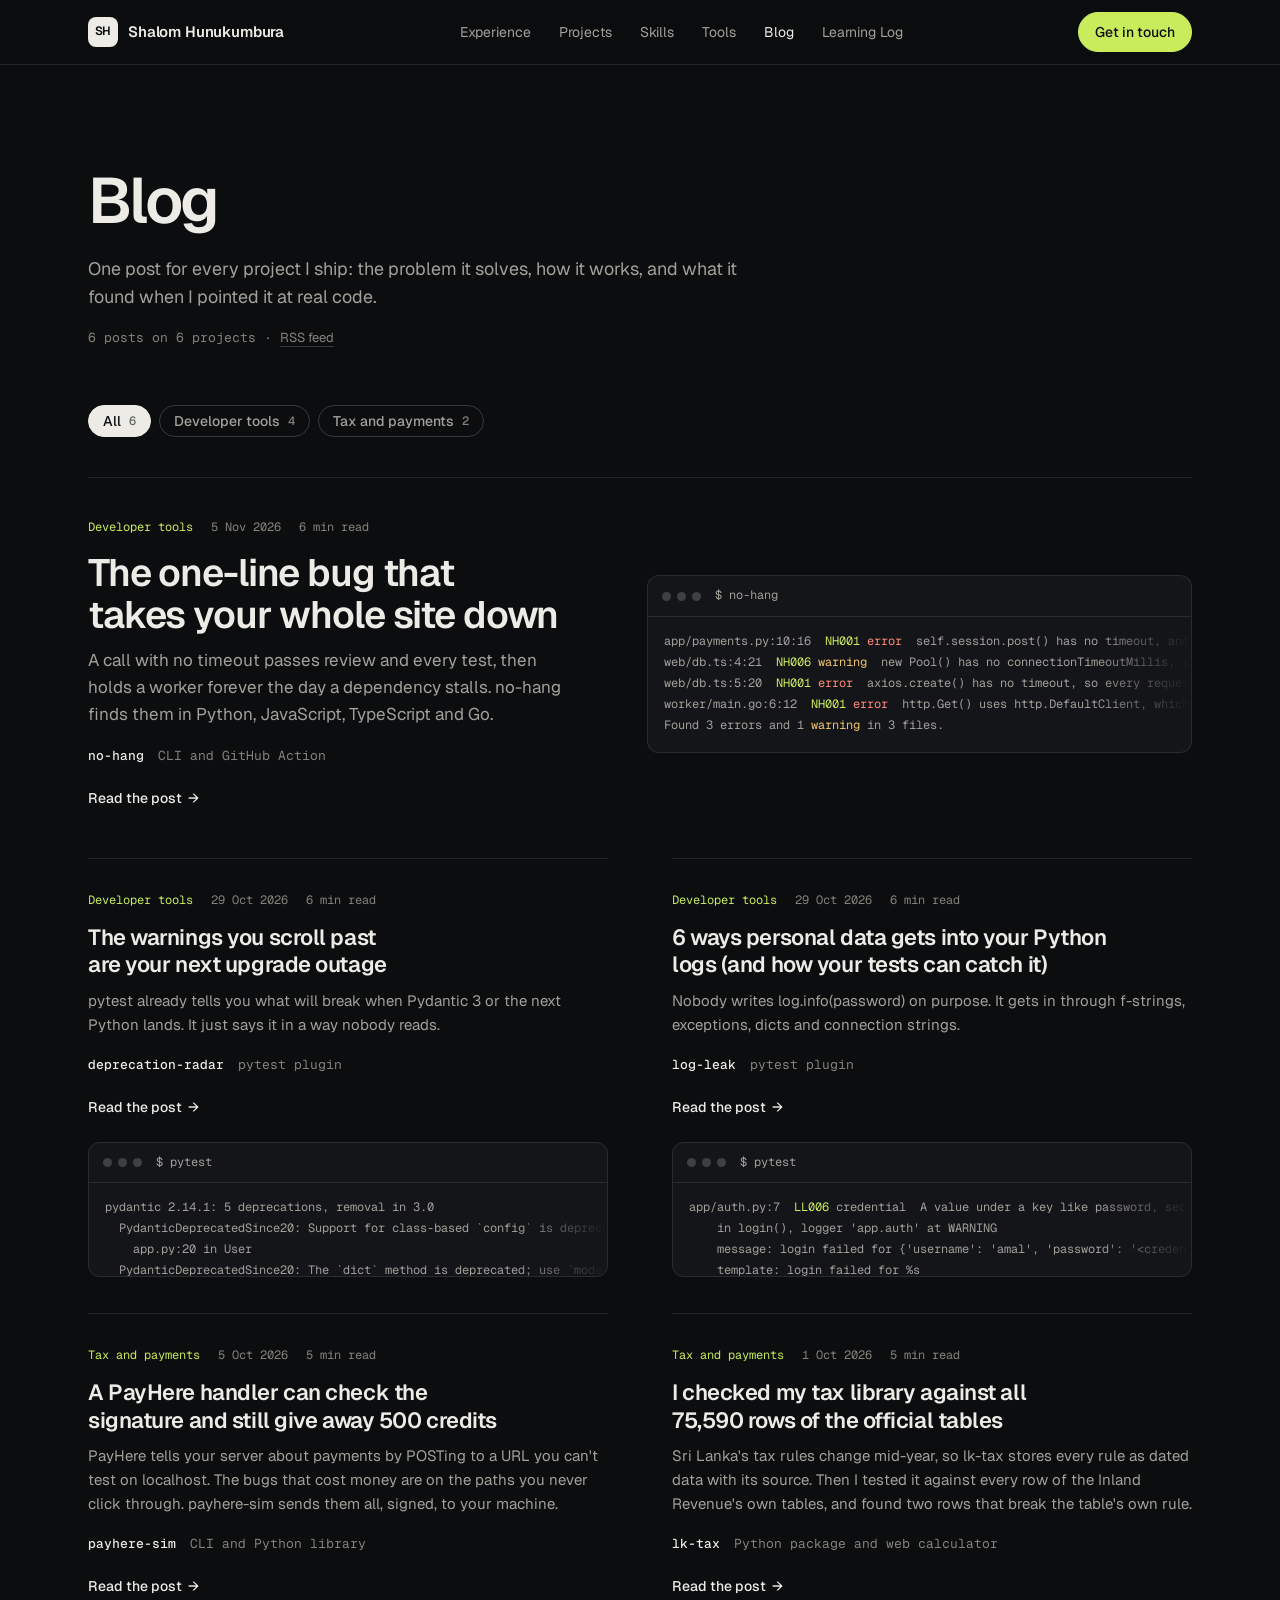
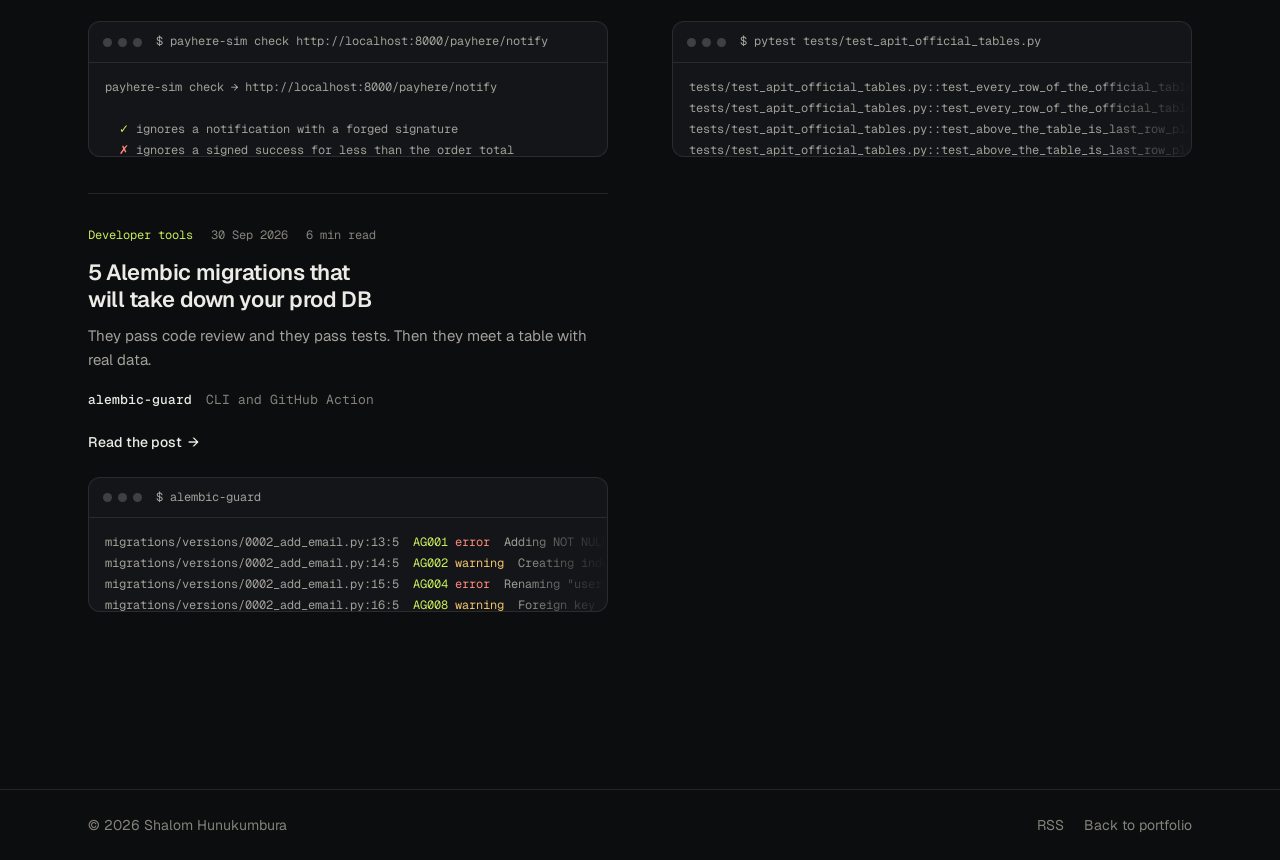
==== commit 85c5ad17: "Colour test marks and counts in console output" ====
--- a/blog.html
+++ b/blog.html
@@ -54,10 +54,15 @@
           One post for every project I ship: the problem it solves, how it works, and what it
           found when I pointed it at real code.
         </p>
-        <p class="log-totals">4 posts on 4 projects · <a class="inline-link" href="blog/feed.xml">RSS feed</a></p>
+        <p class="log-totals">6 posts on 6 projects · <a class="inline-link" href="blog/feed.xml">RSS feed</a></p>
       </section>
 
       <section class="wrap blog-section" aria-label="Posts">
+        <div class="blog-filters" role="group" aria-label="Show posts about">
+          <button type="button" class="chip" data-filter="all" aria-pressed="true">All <span>6</span></button>
+          <button type="button" class="chip" data-filter="developer-tools" aria-pressed="false">Developer tools <span>4</span></button>
+          <button type="button" class="chip" data-filter="tax-and-payments" aria-pressed="false">Tax and payments <span>2</span></button>
+        </div>
 
         <ol class="post-list" reversed>
           <li class="post-card is-featured" data-category="developer-tools" data-reveal>
@@ -119,10 +124,53 @@
   <figcaption class="proof-bar"><span class="proof-dots"><i></i><i></i><i></i></span><code>$ pytest</code></figcaption>
   <pre class="proof-body"><code>app/auth.py:7  <span class="t-code">LL006</span> credential  A value under a key like password, secret or token was logged.
     in login(), logger 'app.auth' at WARNING
-    message: login <span class="t-failed">failed</span> for {'username': 'amal', 'password': '&lt;credential&gt;'}
-    template: login <span class="t-failed">failed</span> for %s
+    message: login failed for {'username': 'amal', 'password': '&lt;credential&gt;'}
+    template: login failed for %s
     first seen in: test_app.py::test_login
 app/auth.py:11  <span class="t-code">LL003</span> api-key  An API key in a known format was logged.</code></pre>
+</figure>
+          </li>
+          <li class="post-card" data-category="tax-and-payments" data-reveal>
+            <div class="post-card-body">
+              <p class="post-meta">
+                <span>Tax and payments</span>
+                <time datetime="2026-10-05">5 Oct 2026</time>
+                <span>5 min read</span>
+              </p>
+              <h2 class="post-card-title"><a href="blog/payhere-sim.html">A PayHere handler can check the signature and still give away 500 credits</a></h2>
+              <p class="post-dek">PayHere tells your server about payments by POSTing to a URL you can&#39;t test on localhost. The bugs that cost money are on the paths you never click through. payhere-sim sends them all, signed, to your machine.</p>
+              <p class="post-project"><strong>payhere-sim</strong> CLI and Python library</p>
+              <span class="post-read" aria-hidden="true">Read the post <span class="arrow">→</span></span>
+            </div>
+<figure class="proof" aria-hidden="true">
+  <figcaption class="proof-bar"><span class="proof-dots"><i></i><i></i><i></i></span><code>$ payhere-sim check http://localhost:8000/payhere/notify</code></figcaption>
+  <pre class="proof-body"><code>payhere-sim check → http://localhost:8000/payhere/notify
+
+  <span class="t-passed">✓</span> ignores a notification with a forged signature
+  <span class="t-failed">✗</span> ignores a signed success for less than the order total
+      state changed: credits: 0 → 100; status: unpaid → paid
+  <span class="t-failed">✗</span> ignores a signed success in the wrong currency</code></pre>
+</figure>
+          </li>
+          <li class="post-card" data-category="tax-and-payments" data-reveal>
+            <div class="post-card-body">
+              <p class="post-meta">
+                <span>Tax and payments</span>
+                <time datetime="2026-10-01">1 Oct 2026</time>
+                <span>5 min read</span>
+              </p>
+              <h2 class="post-card-title"><a href="blog/lk-tax.html">I checked my tax library against all 75,590 rows of the official tables</a></h2>
+              <p class="post-dek">Sri Lanka&#39;s tax rules change mid-year, so lk-tax stores every rule as dated data with its source. Then I tested it against every row of the Inland Revenue&#39;s own tables, and found two rows that break the table&#39;s own rule.</p>
+              <p class="post-project"><strong>lk-tax</strong> Python package and web calculator</p>
+              <span class="post-read" aria-hidden="true">Read the post <span class="arrow">→</span></span>
+            </div>
+<figure class="proof" aria-hidden="true">
+  <figcaption class="proof-bar"><span class="proof-dots"><i></i><i></i><i></i></span><code>$ pytest tests/test_apit_official_tables.py</code></figcaption>
+  <pre class="proof-body"><code>tests/test_apit_official_tables.py::test_every_row_of_the_official_table[apit_table01_2324.csv.gz-2024-06-30-309150-37794] <span class="t-passed">PASSED</span> [ 20%]
+tests/test_apit_official_tables.py::test_every_row_of_the_official_table[apit_table01_2526.csv.gz-2026-09-30-366100-37796] <span class="t-passed">PASSED</span> [ 40%]
+tests/test_apit_official_tables.py::test_above_the_table_is_last_row_plus_36_percent[apit_table01_2324.csv.gz-2024-06-30-309150-37794] <span class="t-passed">PASSED</span> [ 60%]
+tests/test_apit_official_tables.py::test_above_the_table_is_last_row_plus_36_percent[apit_table01_2526.csv.gz-2026-09-30-366100-37796] <span class="t-passed">PASSED</span> [ 80%]
+tests/test_apit_official_tables.py::test_ird_table_quirk_at_275000_is_reproduced <span class="t-passed">PASSED</span> [100%]</code></pre>
 </figure>
           </li>
           <li class="post-card" data-category="developer-tools" data-reveal>
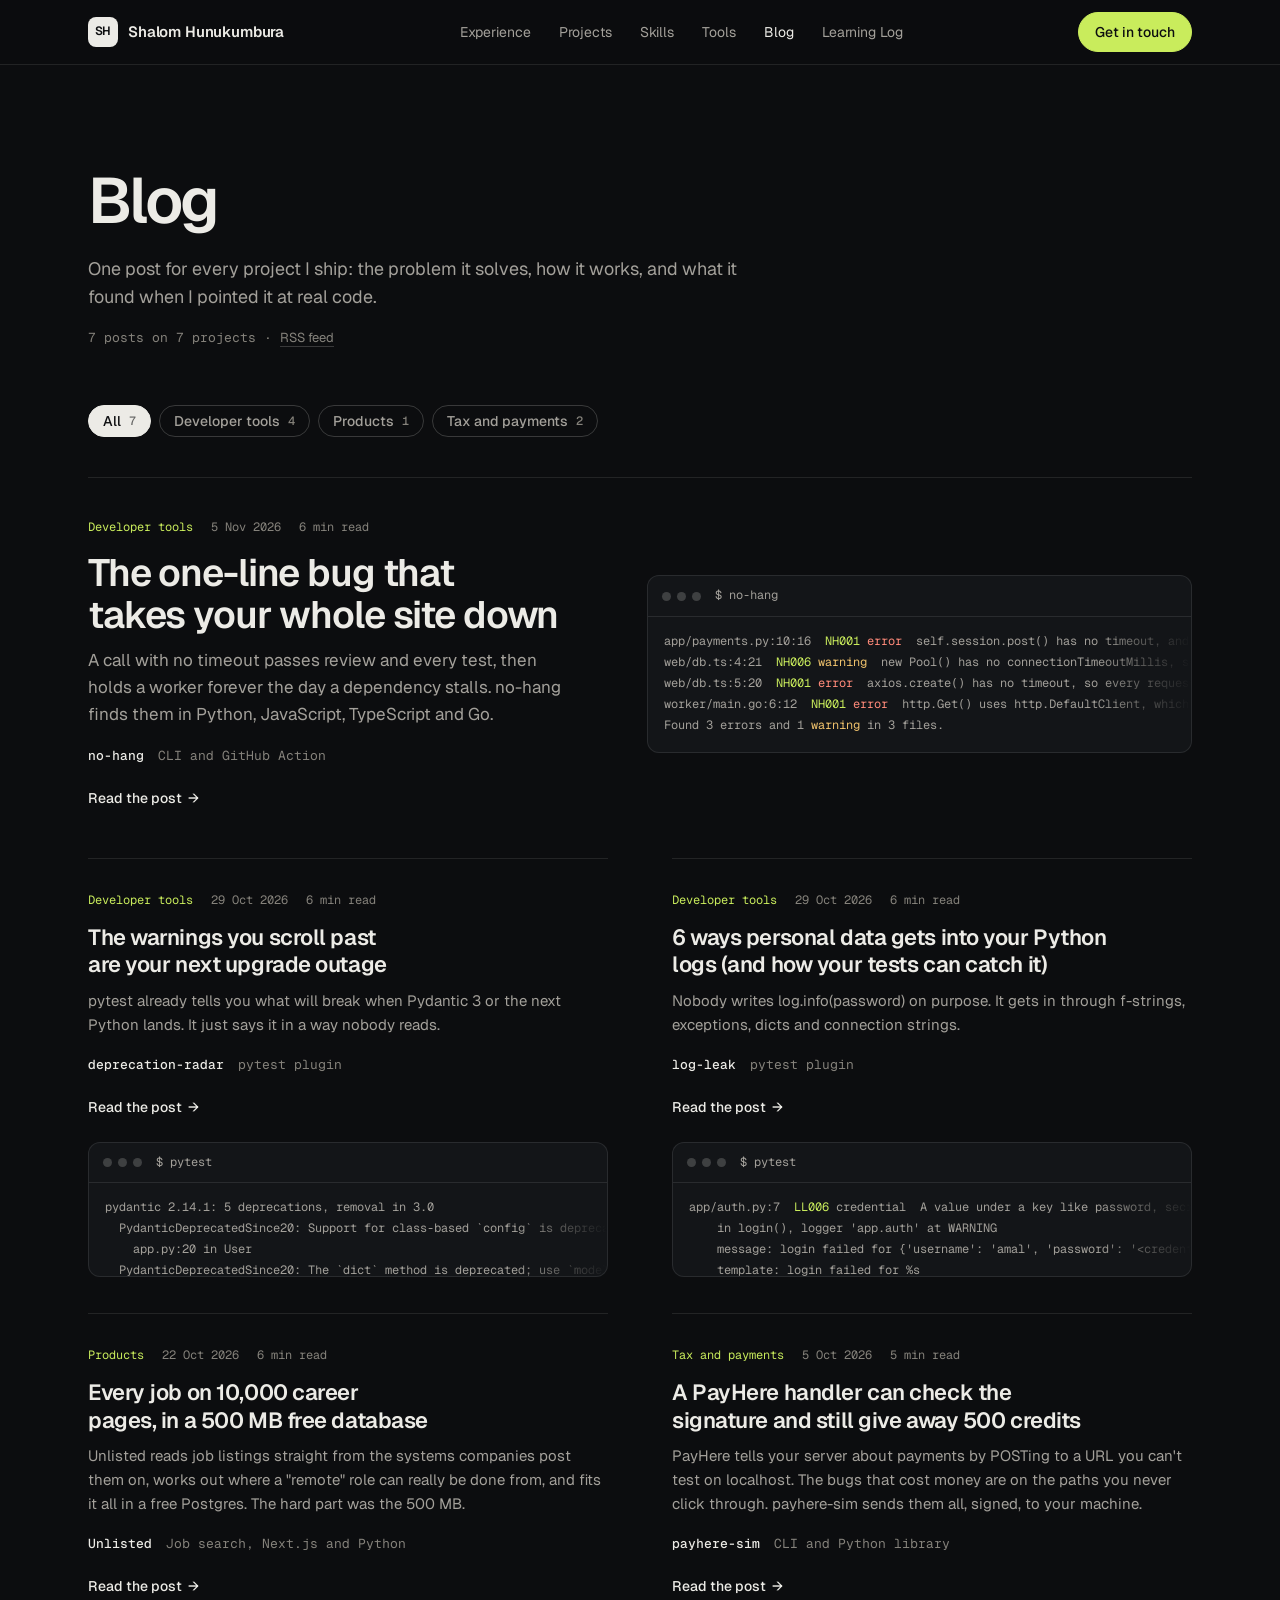
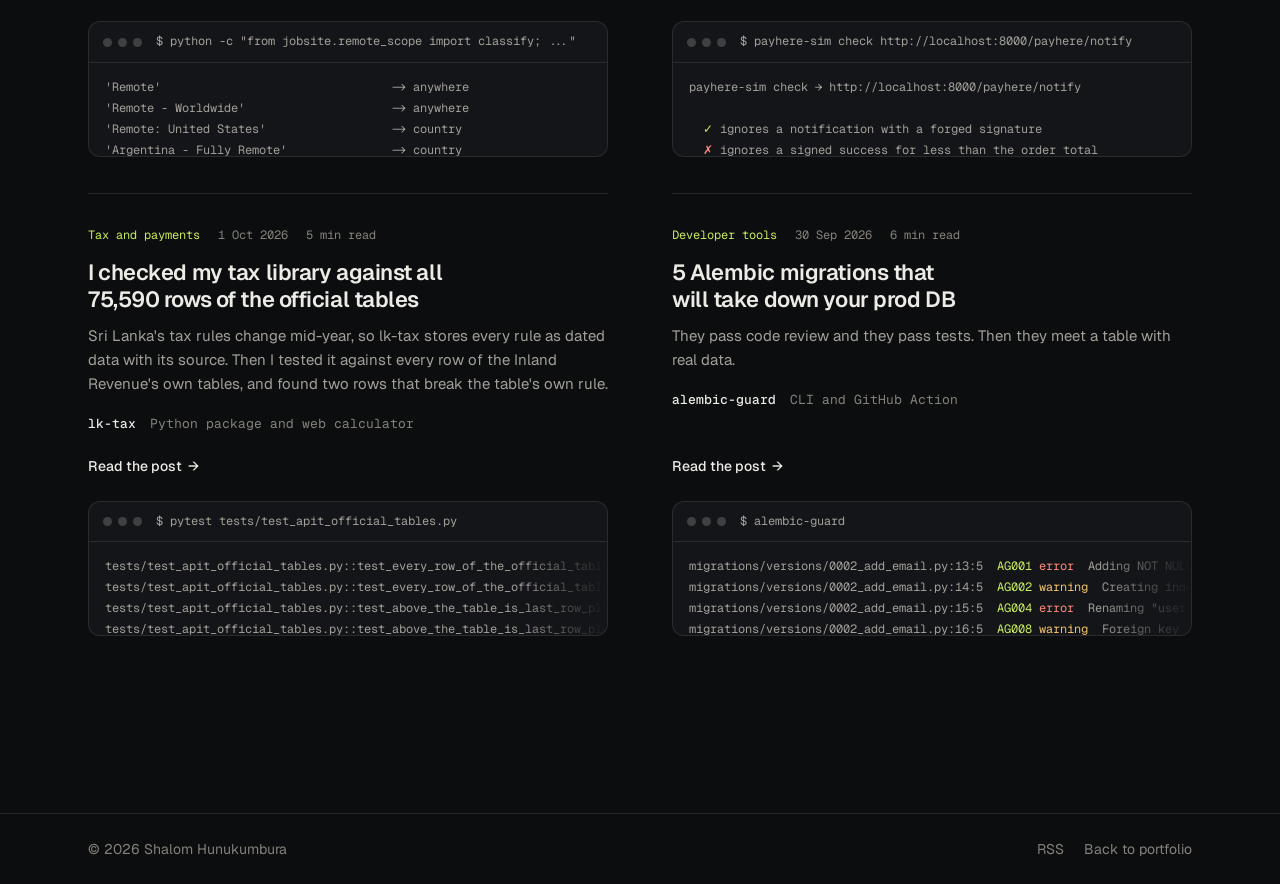
==== commit a2206fb3: "Add the Unlisted post" ====
--- a/blog.html
+++ b/blog.html
@@ -54,13 +54,14 @@
           One post for every project I ship: the problem it solves, how it works, and what it
           found when I pointed it at real code.
         </p>
-        <p class="log-totals">6 posts on 6 projects · <a class="inline-link" href="blog/feed.xml">RSS feed</a></p>
+        <p class="log-totals">7 posts on 7 projects · <a class="inline-link" href="blog/feed.xml">RSS feed</a></p>
       </section>
 
       <section class="wrap blog-section" aria-label="Posts">
         <div class="blog-filters" role="group" aria-label="Show posts about">
-          <button type="button" class="chip" data-filter="all" aria-pressed="true">All <span>6</span></button>
+          <button type="button" class="chip" data-filter="all" aria-pressed="true">All <span>7</span></button>
           <button type="button" class="chip" data-filter="developer-tools" aria-pressed="false">Developer tools <span>4</span></button>
+          <button type="button" class="chip" data-filter="products" aria-pressed="false">Products <span>1</span></button>
           <button type="button" class="chip" data-filter="tax-and-payments" aria-pressed="false">Tax and payments <span>2</span></button>
         </div>
 
@@ -128,6 +129,28 @@
     template: login failed for %s
     first seen in: test_app.py::test_login
 app/auth.py:11  <span class="t-code">LL003</span> api-key  An API key in a known format was logged.</code></pre>
+</figure>
+          </li>
+          <li class="post-card" data-category="products" data-reveal>
+            <div class="post-card-body">
+              <p class="post-meta">
+                <span>Products</span>
+                <time datetime="2026-10-22">22 Oct 2026</time>
+                <span>6 min read</span>
+              </p>
+              <h2 class="post-card-title"><a href="blog/unlisted.html">Every job on 10,000 career pages, in a 500 MB free database</a></h2>
+              <p class="post-dek">Unlisted reads job listings straight from the systems companies post them on, works out where a &#34;remote&#34; role can really be done from, and fits it all in a free Postgres. The hard part was the 500 MB.</p>
+              <p class="post-project"><strong>Unlisted</strong> Job search, Next.js and Python</p>
+              <span class="post-read" aria-hidden="true">Read the post <span class="arrow">→</span></span>
+            </div>
+<figure class="proof" aria-hidden="true">
+  <figcaption class="proof-bar"><span class="proof-dots"><i></i><i></i><i></i></span><code>$ python -c &#34;from jobsite.remote_scope import classify; ...&#34;</code></figcaption>
+  <pre class="proof-body"><code>'Remote'                                 -&gt; anywhere
+'Remote - Worldwide'                     -&gt; anywhere
+'Remote: United States'                  -&gt; country
+'Argentina - Fully Remote'               -&gt; country
+'Anywhere in Belgium'                    -&gt; country
+'Remote (EMEA)'                          -&gt; region</code></pre>
 </figure>
           </li>
           <li class="post-card" data-category="tax-and-payments" data-reveal>
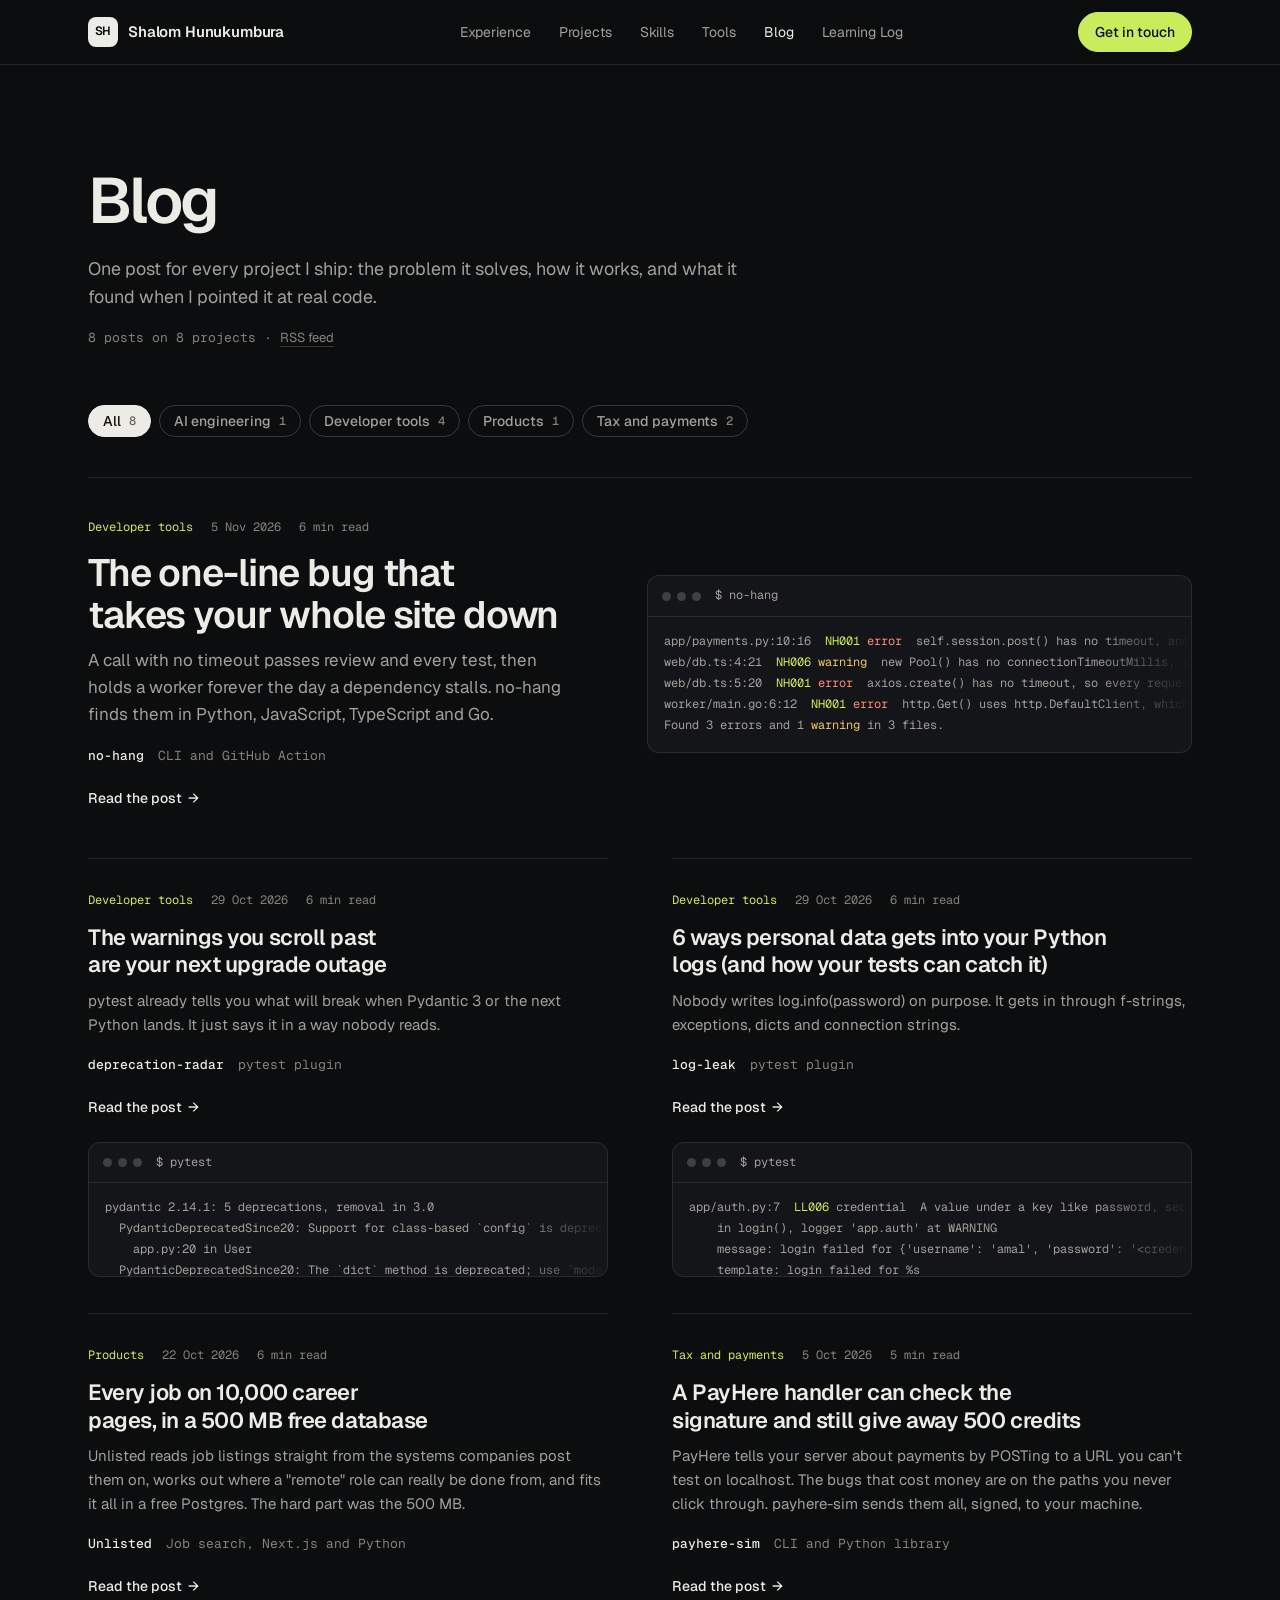
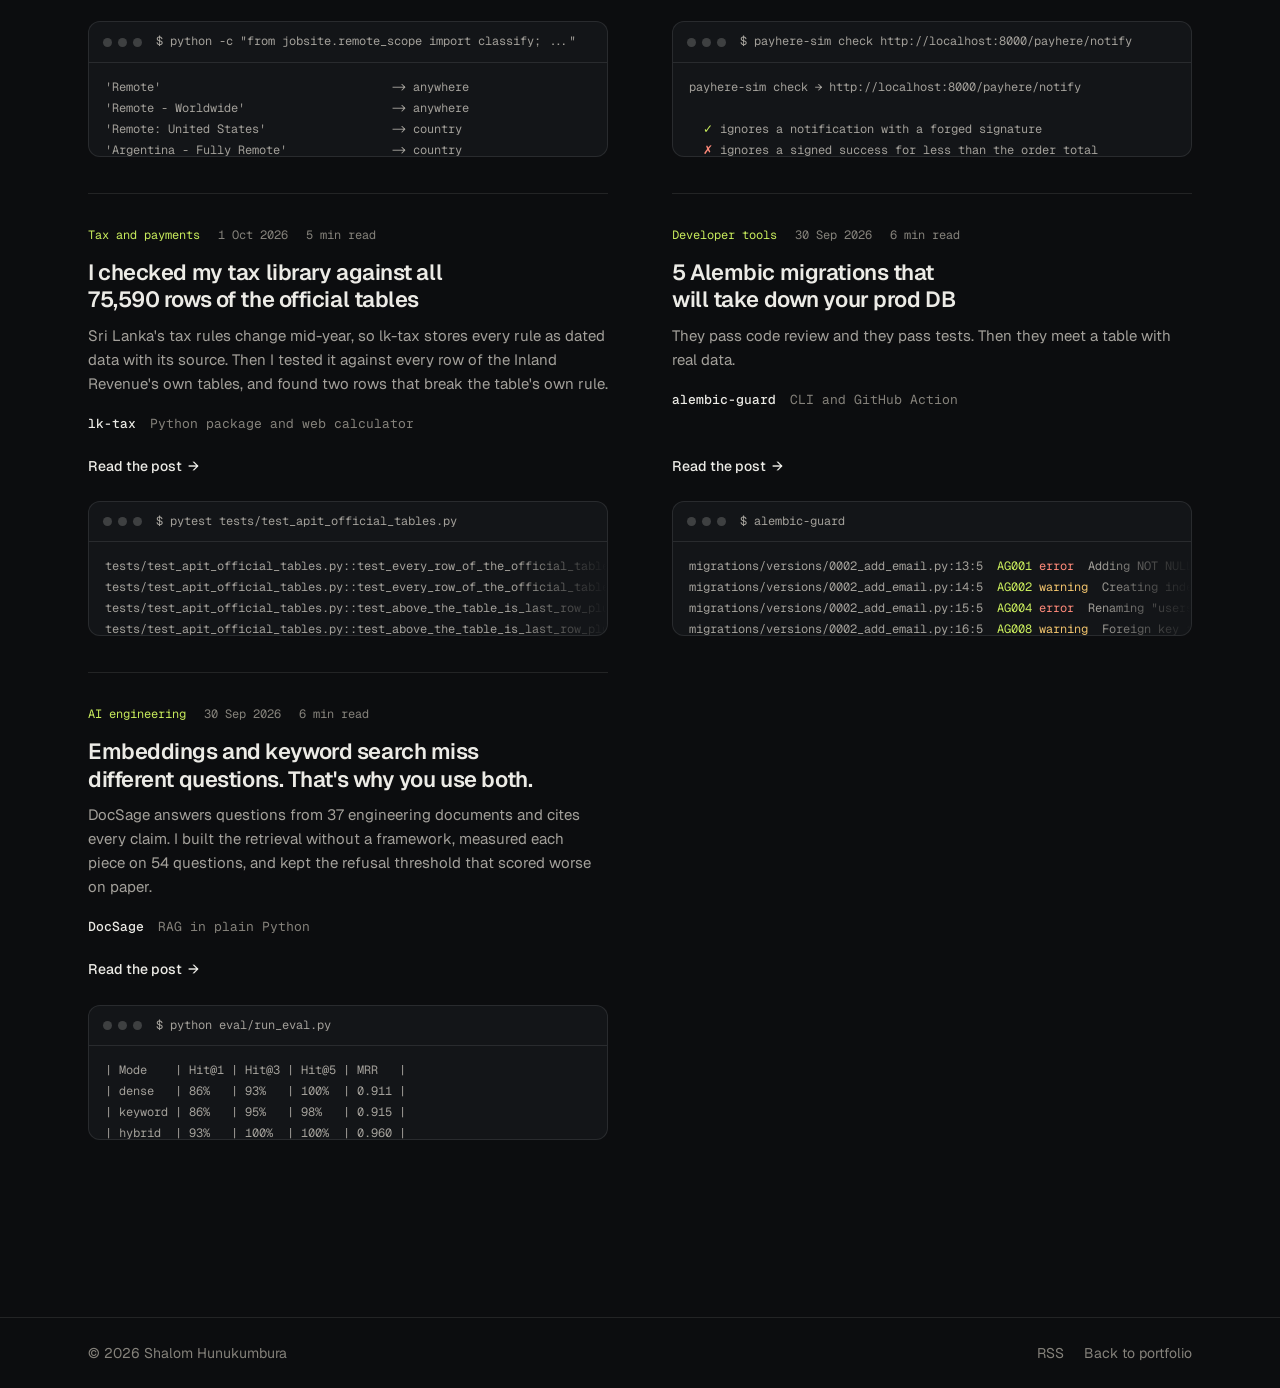
==== commit 1da95511: "Add the DocSage post" ====
--- a/blog.html
+++ b/blog.html
@@ -54,12 +54,13 @@
           One post for every project I ship: the problem it solves, how it works, and what it
           found when I pointed it at real code.
         </p>
-        <p class="log-totals">7 posts on 7 projects · <a class="inline-link" href="blog/feed.xml">RSS feed</a></p>
+        <p class="log-totals">8 posts on 8 projects · <a class="inline-link" href="blog/feed.xml">RSS feed</a></p>
       </section>
 
       <section class="wrap blog-section" aria-label="Posts">
         <div class="blog-filters" role="group" aria-label="Show posts about">
-          <button type="button" class="chip" data-filter="all" aria-pressed="true">All <span>7</span></button>
+          <button type="button" class="chip" data-filter="all" aria-pressed="true">All <span>8</span></button>
+          <button type="button" class="chip" data-filter="ai-engineering" aria-pressed="false">AI engineering <span>1</span></button>
           <button type="button" class="chip" data-filter="developer-tools" aria-pressed="false">Developer tools <span>4</span></button>
           <button type="button" class="chip" data-filter="products" aria-pressed="false">Products <span>1</span></button>
           <button type="button" class="chip" data-filter="tax-and-payments" aria-pressed="false">Tax and payments <span>2</span></button>
@@ -215,6 +216,26 @@
 migrations/versions/0002_add_email.py:15:5  <span class="t-code">AG004</span> <span class="t-error">error</span>  Renaming "users.name" to "full_name" breaks code still using the old name.
 migrations/versions/0002_add_email.py:16:5  <span class="t-code">AG008</span> <span class="t-warning">warning</span>  Foreign key from "orders" to "users" is validated while blocking writes on both tables.
 Found 2 errors and 2 warnings in 3 migrations.</code></pre>
+</figure>
+          </li>
+          <li class="post-card" data-category="ai-engineering" data-reveal>
+            <div class="post-card-body">
+              <p class="post-meta">
+                <span>AI engineering</span>
+                <time datetime="2026-09-30">30 Sep 2026</time>
+                <span>6 min read</span>
+              </p>
+              <h2 class="post-card-title"><a href="blog/docsage.html">Embeddings and keyword search miss different questions. That&#39;s why you use both.</a></h2>
+              <p class="post-dek">DocSage answers questions from 37 engineering documents and cites every claim. I built the retrieval without a framework, measured each piece on 54 questions, and kept the refusal threshold that scored worse on paper.</p>
+              <p class="post-project"><strong>DocSage</strong> RAG in plain Python</p>
+              <span class="post-read" aria-hidden="true">Read the post <span class="arrow">→</span></span>
+            </div>
+<figure class="proof" aria-hidden="true">
+  <figcaption class="proof-bar"><span class="proof-dots"><i></i><i></i><i></i></span><code>$ python eval/run_eval.py</code></figcaption>
+  <pre class="proof-body"><code>| Mode    | Hit@1 | Hit@3 | Hit@5 | MRR   |
+| dense   | 86%   | 93%   | 100%  | 0.911 |
+| keyword | 86%   | 95%   | 98%   | 0.915 |
+| hybrid  | 93%   | 100%  | 100%  | 0.960 |</code></pre>
 </figure>
           </li>
         </ol>
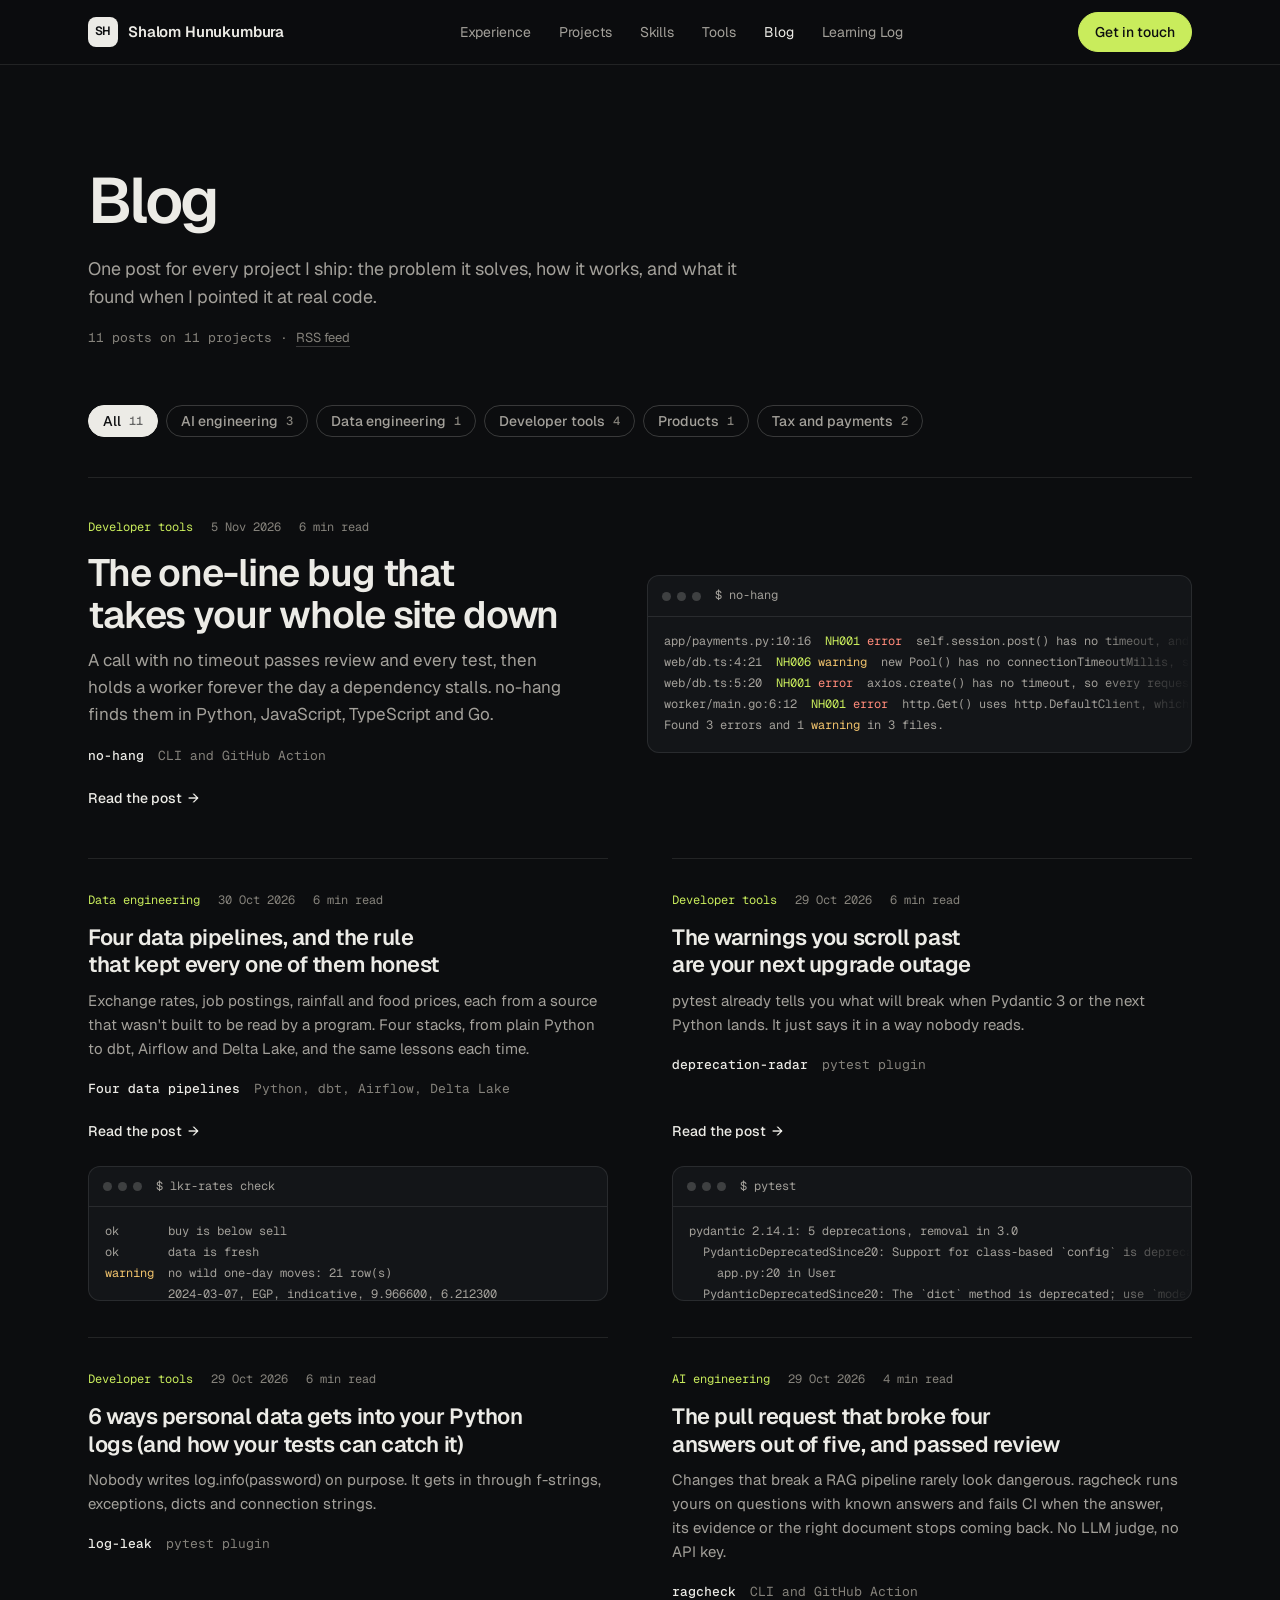
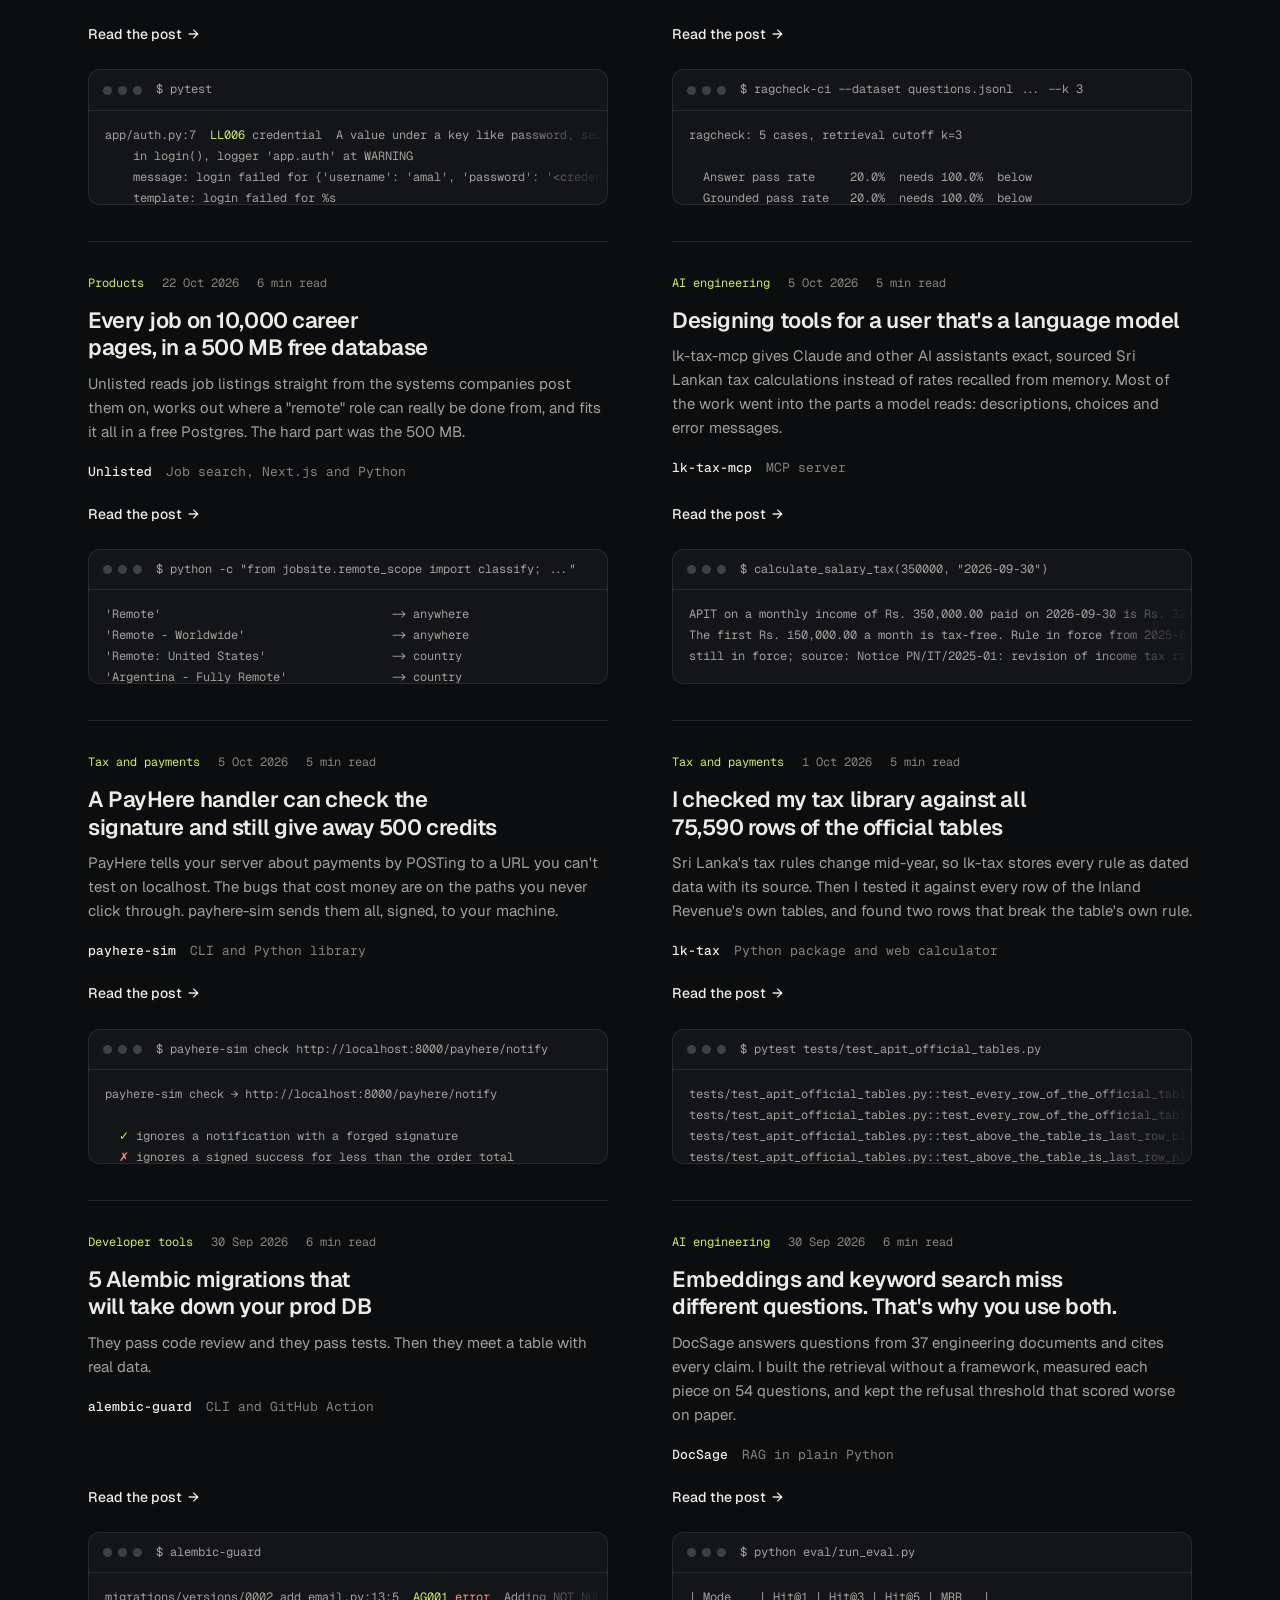
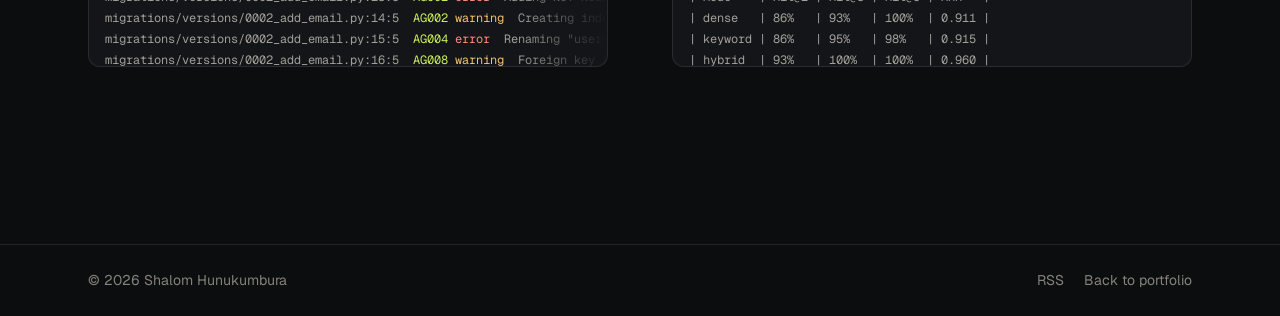
==== commit fce3c6c0: "Add the lk-tax-mcp, ragcheck and data pipelines posts" ====
--- a/blog.html
+++ b/blog.html
@@ -54,13 +54,14 @@
           One post for every project I ship: the problem it solves, how it works, and what it
           found when I pointed it at real code.
         </p>
-        <p class="log-totals">8 posts on 8 projects · <a class="inline-link" href="blog/feed.xml">RSS feed</a></p>
+        <p class="log-totals">11 posts on 11 projects · <a class="inline-link" href="blog/feed.xml">RSS feed</a></p>
       </section>
 
       <section class="wrap blog-section" aria-label="Posts">
         <div class="blog-filters" role="group" aria-label="Show posts about">
-          <button type="button" class="chip" data-filter="all" aria-pressed="true">All <span>8</span></button>
-          <button type="button" class="chip" data-filter="ai-engineering" aria-pressed="false">AI engineering <span>1</span></button>
+          <button type="button" class="chip" data-filter="all" aria-pressed="true">All <span>11</span></button>
+          <button type="button" class="chip" data-filter="ai-engineering" aria-pressed="false">AI engineering <span>3</span></button>
+          <button type="button" class="chip" data-filter="data-engineering" aria-pressed="false">Data engineering <span>1</span></button>
           <button type="button" class="chip" data-filter="developer-tools" aria-pressed="false">Developer tools <span>4</span></button>
           <button type="button" class="chip" data-filter="products" aria-pressed="false">Products <span>1</span></button>
           <button type="button" class="chip" data-filter="tax-and-payments" aria-pressed="false">Tax and payments <span>2</span></button>
@@ -86,6 +87,28 @@
 web/db.ts:5:20  <span class="t-code">NH001</span> <span class="t-error">error</span>  axios.create() has no timeout, so every request through this instance waits forever if the server stops answering.
 worker/main.go:6:12  <span class="t-code">NH001</span> <span class="t-error">error</span>  http.Get() uses http.DefaultClient, which has no timeout, so it waits forever if the server stops answering.
 Found 3 errors and 1 <span class="t-warning">warning</span> in 3 files.</code></pre>
+</figure>
+          </li>
+          <li class="post-card" data-category="data-engineering" data-reveal>
+            <div class="post-card-body">
+              <p class="post-meta">
+                <span>Data engineering</span>
+                <time datetime="2026-10-30">30 Oct 2026</time>
+                <span>6 min read</span>
+              </p>
+              <h2 class="post-card-title"><a href="blog/data-pipelines.html">Four data pipelines, and the rule that kept every one of them honest</a></h2>
+              <p class="post-dek">Exchange rates, job postings, rainfall and food prices, each from a source that wasn&#39;t built to be read by a program. Four stacks, from plain Python to dbt, Airflow and Delta Lake, and the same lessons each time.</p>
+              <p class="post-project"><strong>Four data pipelines</strong> Python, dbt, Airflow, Delta Lake</p>
+              <span class="post-read" aria-hidden="true">Read the post <span class="arrow">→</span></span>
+            </div>
+<figure class="proof" aria-hidden="true">
+  <figcaption class="proof-bar"><span class="proof-dots"><i></i><i></i><i></i></span><code>$ lkr-rates check</code></figcaption>
+  <pre class="proof-body"><code>ok       buy is below sell
+ok       data is fresh
+<span class="t-warning">warning</span>  no wild one-day moves: 21 row(s)
+         2024-03-07, EGP, indicative, 9.966600, 6.212300
+         2023-06-15, NGN, indicative, 0.655000, 0.497400
+ok       newest day has every currency</code></pre>
 </figure>
           </li>
           <li class="post-card" data-category="developer-tools" data-reveal>
@@ -132,6 +155,28 @@
 app/auth.py:11  <span class="t-code">LL003</span> api-key  An API key in a known format was logged.</code></pre>
 </figure>
           </li>
+          <li class="post-card" data-category="ai-engineering" data-reveal>
+            <div class="post-card-body">
+              <p class="post-meta">
+                <span>AI engineering</span>
+                <time datetime="2026-10-29">29 Oct 2026</time>
+                <span>4 min read</span>
+              </p>
+              <h2 class="post-card-title"><a href="blog/ragcheck.html">The pull request that broke four answers out of five, and passed review</a></h2>
+              <p class="post-dek">Changes that break a RAG pipeline rarely look dangerous. ragcheck runs yours on questions with known answers and fails CI when the answer, its evidence or the right document stops coming back. No LLM judge, no API key.</p>
+              <p class="post-project"><strong>ragcheck</strong> CLI and GitHub Action</p>
+              <span class="post-read" aria-hidden="true">Read the post <span class="arrow">→</span></span>
+            </div>
+<figure class="proof" aria-hidden="true">
+  <figcaption class="proof-bar"><span class="proof-dots"><i></i><i></i><i></i></span><code>$ ragcheck-ci --dataset questions.jsonl ... --k 3</code></figcaption>
+  <pre class="proof-body"><code>ragcheck: 5 cases, retrieval cutoff k=3
+
+  Answer pass rate     20.0%  needs 100.0%  below
+  Grounded pass rate   20.0%  needs 100.0%  below
+  Retrieval recall@3   60.0%  needs 100.0%  below
+</code></pre>
+</figure>
+          </li>
           <li class="post-card" data-category="products" data-reveal>
             <div class="post-card-body">
               <p class="post-meta">
@@ -152,6 +197,25 @@
 'Argentina - Fully Remote'               -&gt; country
 'Anywhere in Belgium'                    -&gt; country
 'Remote (EMEA)'                          -&gt; region</code></pre>
+</figure>
+          </li>
+          <li class="post-card" data-category="ai-engineering" data-reveal>
+            <div class="post-card-body">
+              <p class="post-meta">
+                <span>AI engineering</span>
+                <time datetime="2026-10-05">5 Oct 2026</time>
+                <span>5 min read</span>
+              </p>
+              <h2 class="post-card-title"><a href="blog/lk-tax-mcp.html">Designing tools for a user that&#39;s a language model</a></h2>
+              <p class="post-dek">lk-tax-mcp gives Claude and other AI assistants exact, sourced Sri Lankan tax calculations instead of rates recalled from memory. Most of the work went into the parts a model reads: descriptions, choices and error messages.</p>
+              <p class="post-project"><strong>lk-tax-mcp</strong> MCP server</p>
+              <span class="post-read" aria-hidden="true">Read the post <span class="arrow">→</span></span>
+            </div>
+<figure class="proof" aria-hidden="true">
+  <figcaption class="proof-bar"><span class="proof-dots"><i></i><i></i><i></i></span><code>$ calculate_salary_tax(350000, &#34;2026-09-30&#34;)</code></figcaption>
+  <pre class="proof-body"><code>APIT on a monthly income of Rs. 350,000.00 paid on 2026-09-30 is Rs. 32,500.00.
+The first Rs. 150,000.00 a month is tax-free. Rule in force from 2025-04-01 and
+still in force; source: Notice PN/IT/2025-01: revision of income tax rates from 01.04.2025.</code></pre>
 </figure>
           </li>
           <li class="post-card" data-category="tax-and-payments" data-reveal>
